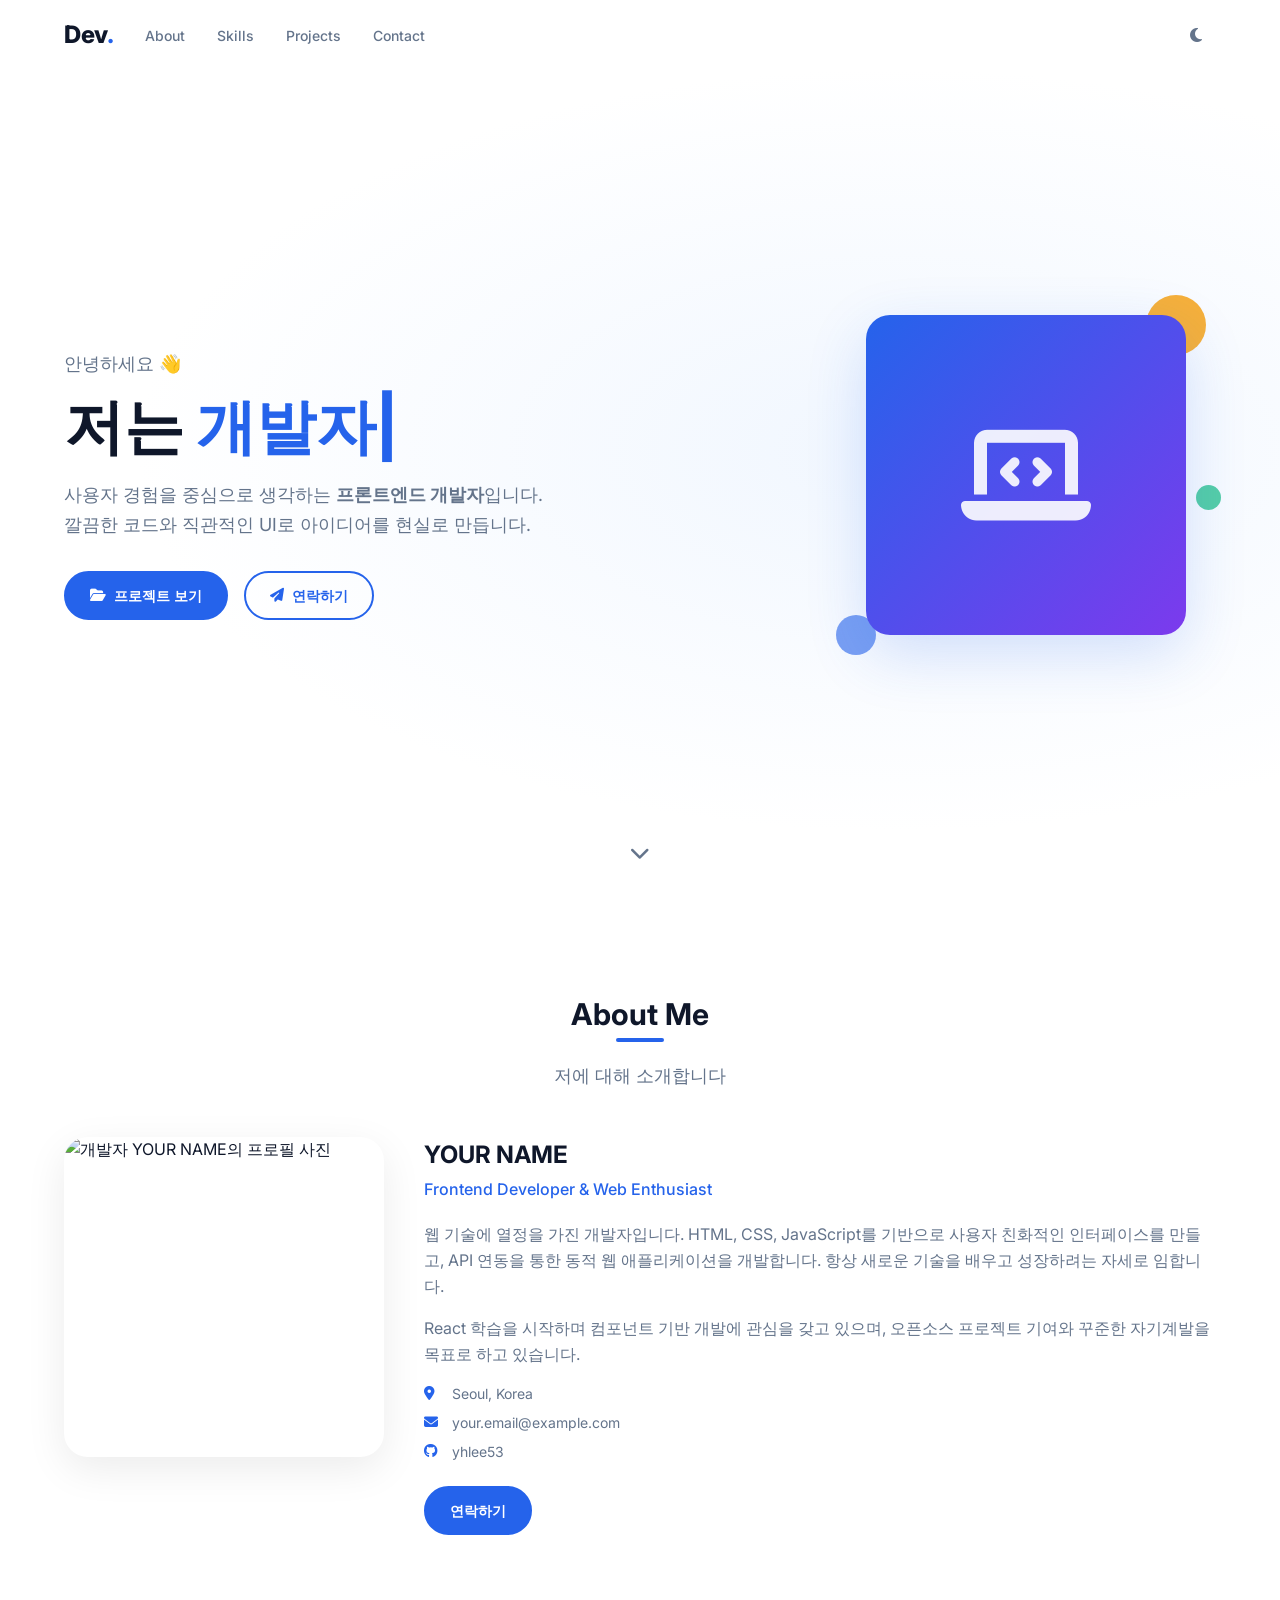
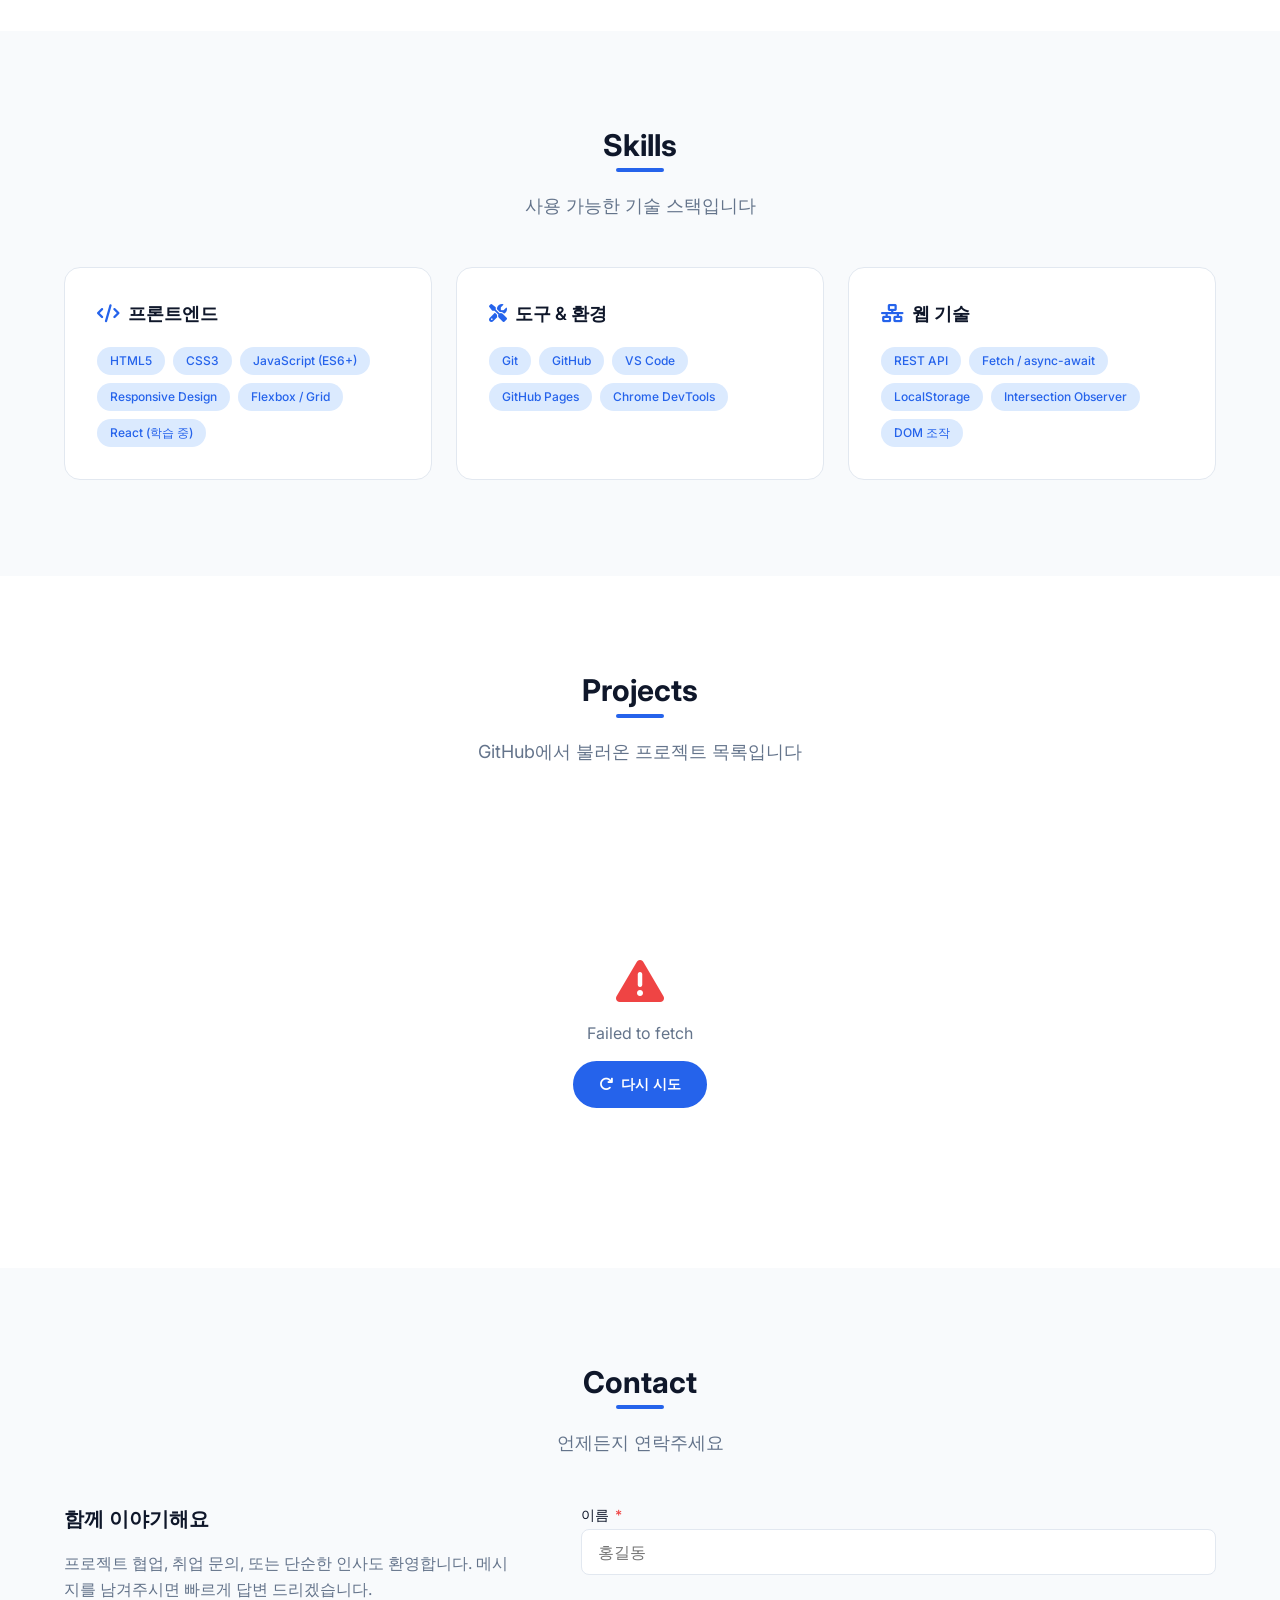
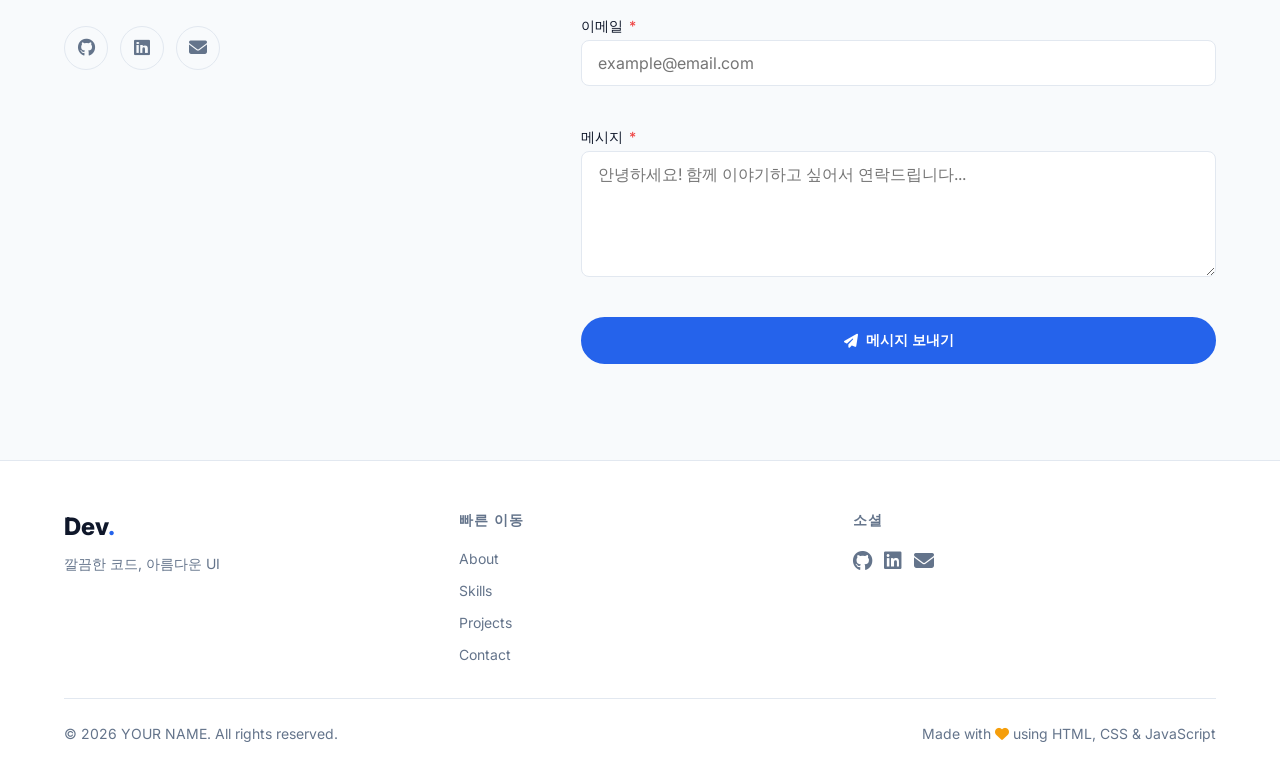
==== index.html @ 66fefdbe "first commit" ====
<!DOCTYPE html>
<html lang="ko" data-theme="light">
<head>
  <meta charset="UTF-8" />
  <meta name="viewport" content="width=device-width, initial-scale=1.0" />
  <title>포트폴리오 | YOUR NAME</title>
  <meta name="description" content="풀스택 개발자 포트폴리오 - 사용자 경험을 중심으로 생각하는 프론트엔드 개발자" />

  <!-- Google Fonts -->
  <link rel="preconnect" href="https://fonts.googleapis.com" />
  <link rel="preconnect" href="https://fonts.gstatic.com" crossorigin />
  <link href="https://fonts.googleapis.com/css2?family=Inter:wght@300;400;500;600;700;800&display=swap" rel="stylesheet" />

  <!-- Font Awesome -->
  <link rel="stylesheet" href="https://cdnjs.cloudflare.com/ajax/libs/font-awesome/6.5.0/css/all.min.css" />

  <!-- Stylesheet -->
  <link rel="stylesheet" href="css/style.css" />

  <!-- JavaScript (defer: DOM 파싱 완료 후 실행) -->
  <script src="js/main.js" defer></script>
</head>
<body>

  <!-- ==================== HEADER ==================== -->
  <header id="header" class="header">
    <nav class="nav container">

      <!-- 로고 -->
      <a href="#hero" class="nav__logo" aria-label="홈으로 이동">
        Dev<span class="nav__logo-accent">.</span>
      </a>

      <!-- 네비게이션 메뉴 -->
      <ul class="nav__menu" id="navMenu" role="list">
        <li><a href="#about"    class="nav__link">About</a></li>
        <li><a href="#skills"   class="nav__link">Skills</a></li>
        <li><a href="#projects" class="nav__link">Projects</a></li>
        <li><a href="#contact"  class="nav__link">Contact</a></li>
      </ul>

      <!-- 우측 액션 버튼 -->
      <div class="nav__actions">
        <button class="nav__theme-btn" id="themeToggle" aria-label="다크 모드 전환">
          <i class="fas fa-moon" id="themeIcon" aria-hidden="true"></i>
        </button>
        <button class="nav__hamburger" id="hamburger" aria-label="메뉴 열기" aria-expanded="false" aria-controls="navMenu">
          <span class="hamburger__line"></span>
          <span class="hamburger__line"></span>
          <span class="hamburger__line"></span>
        </button>
      </div>
    </nav>
  </header>

  <!-- ==================== MAIN ==================== -->
  <main>

    <!-- HERO -->
    <section id="hero" class="hero">
      <div class="hero__container container">
        <div class="hero__content">
          <p class="hero__greeting">안녕하세요 👋</p>
          <h1 class="hero__title">
            저는 <span class="hero__highlight" id="typingText"></span><span class="hero__cursor" aria-hidden="true">|</span>
          </h1>
          <p class="hero__subtitle">
            사용자 경험을 중심으로 생각하는 <strong>프론트엔드 개발자</strong>입니다.<br />
            깔끔한 코드와 직관적인 UI로 아이디어를 현실로 만듭니다.
          </p>
          <div class="hero__cta" role="group" aria-label="주요 버튼">
            <a href="#projects" class="btn btn--primary">
              <i class="fas fa-folder-open" aria-hidden="true"></i> 프로젝트 보기
            </a>
            <a href="#contact" class="btn btn--outline">
              <i class="fas fa-paper-plane" aria-hidden="true"></i> 연락하기
            </a>
          </div>
        </div>

        <div class="hero__visual" aria-hidden="true">
          <div class="hero__avatar">
            <i class="fas fa-laptop-code hero__avatar-icon"></i>
          </div>
          <div class="hero__deco hero__deco--1"></div>
          <div class="hero__deco hero__deco--2"></div>
          <div class="hero__deco hero__deco--3"></div>
        </div>
      </div>

      <a href="#about" class="hero__scroll-hint" aria-label="다음 섹션으로 스크롤">
        <i class="fas fa-chevron-down" aria-hidden="true"></i>
      </a>
    </section>

    <!-- ABOUT -->
    <section id="about" class="about section">
      <div class="container">
        <header class="section__header fade-in">
          <h2 class="section__title">About Me</h2>
          <p class="section__subtitle">저에 대해 소개합니다</p>
        </header>

        <div class="about__content">
          <div class="about__img-wrap fade-in">
            <img
              src="images/profile.jpg"
              alt="개발자 YOUR NAME의 프로필 사진"
              class="about__img"
              id="profileImg"
            />
            <!-- 이미지 로드 실패 시 JS에서 이 요소를 표시 -->
            <div class="about__img-fallback hidden" id="profileFallback" aria-hidden="true">
              <i class="fas fa-user"></i>
            </div>
          </div>

          <div class="about__text fade-in">
            <h3 class="about__name">YOUR NAME</h3>
            <p class="about__role">Frontend Developer &amp; Web Enthusiast</p>
            <p class="about__bio">
              웹 기술에 열정을 가진 개발자입니다. HTML, CSS, JavaScript를 기반으로
              사용자 친화적인 인터페이스를 만들고, API 연동을 통한 동적 웹 애플리케이션을
              개발합니다. 항상 새로운 기술을 배우고 성장하려는 자세로 임합니다.
            </p>
            <p class="about__bio">
              React 학습을 시작하며 컴포넌트 기반 개발에 관심을 갖고 있으며,
              오픈소스 프로젝트 기여와 꾸준한 자기계발을 목표로 하고 있습니다.
            </p>

            <ul class="about__info" role="list">
              <li class="about__info-item">
                <i class="fas fa-map-marker-alt" aria-hidden="true"></i>
                <span>Seoul, Korea</span>
              </li>
              <li class="about__info-item">
                <i class="fas fa-envelope" aria-hidden="true"></i>
                <span>your.email@example.com</span>
              </li>
              <li class="about__info-item">
                <i class="fab fa-github" aria-hidden="true"></i>
                <span>yhlee53</span>
              </li>
            </ul>

            <a href="#contact" class="btn btn--primary">연락하기</a>
          </div>
        </div>
      </div>
    </section>

    <!-- SKILLS -->
    <section id="skills" class="skills section section--alt">
      <div class="container">
        <header class="section__header fade-in">
          <h2 class="section__title">Skills</h2>
          <p class="section__subtitle">사용 가능한 기술 스택입니다</p>
        </header>

        <div class="skills__grid">
          <article class="skill-card fade-in">
            <h3 class="skill-card__title">
              <i class="fas fa-code" aria-hidden="true"></i> 프론트엔드
            </h3>
            <ul class="skill-list" role="list">
              <li class="skill-tag">HTML5</li>
              <li class="skill-tag">CSS3</li>
              <li class="skill-tag">JavaScript (ES6+)</li>
              <li class="skill-tag">Responsive Design</li>
              <li class="skill-tag">Flexbox / Grid</li>
              <li class="skill-tag">React (학습 중)</li>
            </ul>
          </article>

          <article class="skill-card fade-in">
            <h3 class="skill-card__title">
              <i class="fas fa-tools" aria-hidden="true"></i> 도구 &amp; 환경
            </h3>
            <ul class="skill-list" role="list">
              <li class="skill-tag">Git</li>
              <li class="skill-tag">GitHub</li>
              <li class="skill-tag">VS Code</li>
              <li class="skill-tag">GitHub Pages</li>
              <li class="skill-tag">Chrome DevTools</li>
            </ul>
          </article>

          <article class="skill-card fade-in">
            <h3 class="skill-card__title">
              <i class="fas fa-network-wired" aria-hidden="true"></i> 웹 기술
            </h3>
            <ul class="skill-list" role="list">
              <li class="skill-tag">REST API</li>
              <li class="skill-tag">Fetch / async-await</li>
              <li class="skill-tag">LocalStorage</li>
              <li class="skill-tag">Intersection Observer</li>
              <li class="skill-tag">DOM 조작</li>
            </ul>
          </article>
        </div>
      </div>
    </section>

    <!-- PROJECTS -->
    <section id="projects" class="projects section">
      <div class="container">
        <header class="section__header fade-in">
          <h2 class="section__title">Projects</h2>
          <p class="section__subtitle">GitHub에서 불러온 프로젝트 목록입니다</p>
        </header>

        <!-- 언어 필터 버튼 (JS로 동적 생성) -->
        <div class="projects__filters fade-in" id="projectFilters" role="group" aria-label="언어 필터"></div>

        <!-- 상태별 UI -->
        <div id="projectsContainer">

          <!-- 로딩 상태 -->
          <div class="state-box" id="loadingState" aria-live="polite" aria-label="로딩 중">
            <div class="spinner" role="status"></div>
            <p>GitHub에서 프로젝트를 불러오는 중...</p>
          </div>

          <!-- 에러 상태 (숨김) -->
          <div class="state-box hidden" id="errorState" role="alert">
            <i class="fas fa-exclamation-triangle state-box__icon state-box__icon--error" aria-hidden="true"></i>
            <p id="errorMessage">프로젝트를 불러올 수 없습니다.</p>
            <button class="btn btn--primary" id="retryBtn">
              <i class="fas fa-redo" aria-hidden="true"></i> 다시 시도
            </button>
          </div>

          <!-- 빈 상태 (숨김) -->
          <div class="state-box hidden" id="emptyState">
            <i class="fas fa-folder-open state-box__icon" aria-hidden="true"></i>
            <p>표시할 프로젝트가 없습니다.</p>
          </div>

          <!-- 프로젝트 카드 그리드 (숨김, JS로 채움) -->
          <div class="projects__grid hidden" id="projectsGrid"></div>

        </div>
      </div>
    </section>

    <!-- CONTACT -->
    <section id="contact" class="contact section section--alt">
      <div class="container">
        <header class="section__header fade-in">
          <h2 class="section__title">Contact</h2>
          <p class="section__subtitle">언제든지 연락주세요</p>
        </header>

        <div class="contact__layout">

          <div class="contact__info fade-in">
            <h3 class="contact__info-title">함께 이야기해요</h3>
            <p class="contact__info-desc">
              프로젝트 협업, 취업 문의, 또는 단순한 인사도 환영합니다.
              메시지를 남겨주시면 빠르게 답변 드리겠습니다.
            </p>
            <div class="contact__socials" role="list">
              <a href="https://github.com/yhlee53" target="_blank" rel="noopener noreferrer"
                 class="social-btn" aria-label="GitHub 프로필 방문" role="listitem">
                <i class="fab fa-github" aria-hidden="true"></i>
              </a>
              <a href="https://linkedin.com" target="_blank" rel="noopener noreferrer"
                 class="social-btn" aria-label="LinkedIn 프로필 방문" role="listitem">
                <i class="fab fa-linkedin" aria-hidden="true"></i>
              </a>
              <a href="mailto:your.email@example.com"
                 class="social-btn" aria-label="이메일 보내기" role="listitem">
                <i class="fas fa-envelope" aria-hidden="true"></i>
              </a>
            </div>
          </div>

          <form class="contact__form fade-in" id="contactForm" novalidate>

            <div class="form-group">
              <label for="name" class="form-label">
                이름 <span class="required" aria-label="필수 항목">*</span>
              </label>
              <input
                type="text"
                id="name"
                name="name"
                class="form-input"
                placeholder="홍길동"
                autocomplete="name"
                aria-required="true"
                aria-describedby="nameError"
              />
              <span class="form-error" id="nameError" role="alert" aria-live="polite"></span>
            </div>

            <div class="form-group">
              <label for="email" class="form-label">
                이메일 <span class="required" aria-label="필수 항목">*</span>
              </label>
              <input
                type="email"
                id="email"
                name="email"
                class="form-input"
                placeholder="example@email.com"
                autocomplete="email"
                aria-required="true"
                aria-describedby="emailError"
              />
              <span class="form-error" id="emailError" role="alert" aria-live="polite"></span>
            </div>

            <div class="form-group">
              <label for="message" class="form-label">
                메시지 <span class="required" aria-label="필수 항목">*</span>
              </label>
              <textarea
                id="message"
                name="message"
                class="form-input form-textarea"
                placeholder="안녕하세요! 함께 이야기하고 싶어서 연락드립니다..."
                rows="5"
                aria-required="true"
                aria-describedby="messageError"
              ></textarea>
              <span class="form-error" id="messageError" role="alert" aria-live="polite"></span>
            </div>

            <button type="submit" class="btn btn--primary btn--full" id="submitBtn">
              <i class="fas fa-paper-plane" aria-hidden="true"></i>
              <span>메시지 보내기</span>
            </button>

            <!-- 전송 성공 메시지 (숨김) -->
            <div class="form-success hidden" id="formSuccess" role="status">
              <i class="fas fa-check-circle" aria-hidden="true"></i>
              <p>메시지가 성공적으로 전송되었습니다! 빠른 시간 내에 답변 드리겠습니다.</p>
            </div>

          </form>
        </div>
      </div>
    </section>

  </main>

  <!-- ==================== FOOTER ==================== -->
  <footer class="footer">
    <div class="container">
      <div class="footer__grid">

        <div class="footer__brand">
          <a href="#hero" class="footer__logo" aria-label="홈으로 이동">
            Dev<span class="nav__logo-accent">.</span>
          </a>
          <p class="footer__tagline">깔끔한 코드, 아름다운 UI</p>
        </div>

        <nav class="footer__nav" aria-label="푸터 내비게이션">
          <h4 class="footer__nav-title">빠른 이동</h4>
          <ul role="list">
            <li><a href="#about">About</a></li>
            <li><a href="#skills">Skills</a></li>
            <li><a href="#projects">Projects</a></li>
            <li><a href="#contact">Contact</a></li>
          </ul>
        </nav>

        <div class="footer__social">
          <h4 class="footer__nav-title">소셜</h4>
          <div class="footer__social-links" role="list">
            <a href="https://github.com/yhlee53" target="_blank" rel="noopener noreferrer"
               aria-label="GitHub" role="listitem">
              <i class="fab fa-github" aria-hidden="true"></i>
            </a>
            <a href="https://linkedin.com" target="_blank" rel="noopener noreferrer"
               aria-label="LinkedIn" role="listitem">
              <i class="fab fa-linkedin" aria-hidden="true"></i>
            </a>
            <a href="mailto:your.email@example.com" aria-label="이메일" role="listitem">
              <i class="fas fa-envelope" aria-hidden="true"></i>
            </a>
          </div>
        </div>

      </div>

      <div class="footer__bottom">
        <p>&copy; <span id="currentYear"></span> YOUR NAME. All rights reserved.</p>
        <p>Made with <i class="fas fa-heart footer__heart" aria-label="love"></i> using HTML, CSS &amp; JavaScript</p>
      </div>
    </div>
  </footer>

  <!-- 스크롤 상단 버튼 -->
  <button class="scroll-top hidden" id="scrollTop" aria-label="페이지 맨 위로 이동">
    <i class="fas fa-chevron-up" aria-hidden="true"></i>
  </button>

</body>
</html>
---- css/style.css ----
/* ============================================================
   CSS 변수 (라이트 테마 기본값 — 모바일 퍼스트)
   ============================================================ */
:root {
  /* 색상 */
  --color-primary:       #2563eb;
  --color-primary-dark:  #1d4ed8;
  --color-primary-light: #dbeafe;
  --color-accent:        #f59e0b;
  --color-bg:            #ffffff;
  --color-bg-alt:        #f8fafc;
  --color-surface:       #ffffff;
  --color-border:        #e2e8f0;
  --color-text:          #0f172a;
  --color-text-muted:    #64748b;
  --color-shadow:        rgba(0, 0, 0, 0.08);
  --color-shadow-hover:  rgba(37, 99, 235, 0.18);
  --color-success:       #10b981;
  --color-error:         #ef4444;
  --color-warning:       #f59e0b;

  /* 타이포그래피 */
  --font:          'Inter', -apple-system, BlinkMacSystemFont, sans-serif;
  --fs-xs:         0.75rem;
  --fs-sm:         0.875rem;
  --fs-base:       1rem;
  --fs-lg:         1.125rem;
  --fs-xl:         1.25rem;
  --fs-2xl:        1.5rem;
  --fs-3xl:        1.875rem;
  --fs-4xl:        2.25rem;
  --fs-5xl:        3rem;
  --fw-normal:     400;
  --fw-medium:     500;
  --fw-semibold:   600;
  --fw-bold:       700;
  --fw-extrabold:  800;
  --lh-tight:      1.25;
  --lh-normal:     1.5;
  --lh-relaxed:    1.625;

  /* 간격 */
  --sp-1:  0.25rem;
  --sp-2:  0.5rem;
  --sp-3:  0.75rem;
  --sp-4:  1rem;
  --sp-5:  1.25rem;
  --sp-6:  1.5rem;
  --sp-8:  2rem;
  --sp-10: 2.5rem;
  --sp-12: 3rem;
  --sp-16: 4rem;
  --sp-20: 5rem;
  --sp-24: 6rem;

  /* 보더 */
  --radius-sm:   0.25rem;
  --radius-md:   0.5rem;
  --radius-lg:   1rem;
  --radius-xl:   1.5rem;
  --radius-full: 9999px;

  /* 레이아웃 */
  --nav-height:       70px;
  --container-width:  1200px;
  --container-pad:    var(--sp-4);

  /* 트랜지션 */
  --tr-fast:   150ms ease;
  --tr-normal: 300ms ease;
  --tr-slow:   500ms ease;
}

/* ============================================================
   다크 테마
   ============================================================ */
[data-theme="dark"] {
  --color-bg:          #0f172a;
  --color-bg-alt:      #1e293b;
  --color-surface:     #1e293b;
  --color-border:      #334155;
  --color-text:        #f1f5f9;
  --color-text-muted:  #94a3b8;
  --color-shadow:      rgba(0, 0, 0, 0.35);
  --color-shadow-hover:rgba(37, 99, 235, 0.3);
  --color-primary-light: #1e3a8a;
}

/* ============================================================
   리셋 & 기본 스타일
   ============================================================ */
*, *::before, *::after {
  box-sizing: border-box;
  margin: 0;
  padding: 0;
}

html {
  scroll-behavior: smooth;
  font-size: 16px;
}

body {
  font-family: var(--font);
  font-size: var(--fs-base);
  line-height: var(--lh-normal);
  color: var(--color-text);
  background-color: var(--color-bg);
  transition: background-color var(--tr-normal), color var(--tr-normal);
  overflow-x: hidden;
}

ul { list-style: none; }

a {
  color: inherit;
  text-decoration: none;
  transition: color var(--tr-fast);
}

img { max-width: 100%; height: auto; display: block; }

button {
  cursor: pointer;
  border: none;
  background: none;
  font-family: inherit;
}

/* ============================================================
   유틸리티
   ============================================================ */
.hidden { display: none !important; }

.container {
  width: 100%;
  max-width: var(--container-width);
  margin-inline: auto;
  padding-inline: var(--container-pad);
}

/* 버튼 */
.btn {
  display: inline-flex;
  align-items: center;
  gap: var(--sp-2);
  padding: var(--sp-3) var(--sp-6);
  border-radius: var(--radius-full);
  font-size: var(--fs-sm);
  font-weight: var(--fw-semibold);
  transition: all var(--tr-normal);
  white-space: nowrap;
}

.btn--primary {
  background-color: var(--color-primary);
  color: #fff;
  border: 2px solid var(--color-primary);
}
.btn--primary:hover {
  background-color: var(--color-primary-dark);
  border-color: var(--color-primary-dark);
  transform: translateY(-2px);
  box-shadow: 0 6px 20px var(--color-shadow-hover);
}

.btn--outline {
  background-color: transparent;
  color: var(--color-primary);
  border: 2px solid var(--color-primary);
}
.btn--outline:hover {
  background-color: var(--color-primary);
  color: #fff;
  transform: translateY(-2px);
}

.btn--full { width: 100%; justify-content: center; }

/* 섹션 공통 */
.section {
  padding-block: var(--sp-16);
}
.section--alt {
  background-color: var(--color-bg-alt);
}

.section__header {
  text-align: center;
  margin-bottom: var(--sp-12);
}
.section__title {
  font-size: var(--fs-3xl);
  font-weight: var(--fw-bold);
  line-height: var(--lh-tight);
  margin-bottom: var(--sp-3);
  position: relative;
  display: inline-block;
}
.section__title::after {
  content: '';
  position: absolute;
  bottom: -8px;
  left: 50%;
  transform: translateX(-50%);
  width: 48px;
  height: 4px;
  background: var(--color-primary);
  border-radius: var(--radius-full);
}
.section__subtitle {
  color: var(--color-text-muted);
  font-size: var(--fs-lg);
  margin-top: var(--sp-4);
}

/* ============================================================
   스크롤 애니메이션
   ============================================================ */
.fade-in {
  opacity: 0;
  transform: translateY(30px);
  transition: opacity 0.6s ease, transform 0.6s ease;
}
.fade-in.visible {
  opacity: 1;
  transform: translateY(0);
}

/* ============================================================
   헤더 & 네비게이션
   ============================================================ */
.header {
  position: fixed;
  top: 0;
  left: 0;
  right: 0;
  z-index: 1000;
  height: var(--nav-height);
  transition: background-color var(--tr-normal), box-shadow var(--tr-normal);
}
.header.scrolled {
  background-color: var(--color-surface);
  box-shadow: 0 2px 20px var(--color-shadow);
}

.nav {
  height: 100%;
  display: flex;
  align-items: center;
  justify-content: space-between;
  gap: var(--sp-8);
}

.nav__logo {
  font-size: var(--fs-2xl);
  font-weight: var(--fw-extrabold);
  color: var(--color-text);
  letter-spacing: -0.5px;
  flex-shrink: 0;
}
.nav__logo-accent { color: var(--color-primary); }

/* 데스크톱 메뉴 (모바일에선 숨김) */
.nav__menu {
  display: none;
  list-style: none;
  gap: var(--sp-8);
}
.nav__link {
  font-size: var(--fs-sm);
  font-weight: var(--fw-medium);
  color: var(--color-text-muted);
  transition: color var(--tr-fast);
  position: relative;
  padding-bottom: var(--sp-1);
}
.nav__link::after {
  content: '';
  position: absolute;
  bottom: 0;
  left: 0;
  width: 0;
  height: 2px;
  background: var(--color-primary);
  border-radius: var(--radius-full);
  transition: width var(--tr-normal);
}
.nav__link:hover,
.nav__link.active {
  color: var(--color-primary);
}
.nav__link:hover::after,
.nav__link.active::after {
  width: 100%;
}

.nav__actions {
  display: flex;
  align-items: center;
  gap: var(--sp-2);
  margin-left: auto;
}

/* 테마 토글 버튼 */
.nav__theme-btn {
  width: 40px;
  height: 40px;
  border-radius: var(--radius-full);
  display: flex;
  align-items: center;
  justify-content: center;
  font-size: var(--fs-base);
  color: var(--color-text-muted);
  transition: background-color var(--tr-fast), color var(--tr-fast);
}
.nav__theme-btn:hover {
  background-color: var(--color-bg-alt);
  color: var(--color-primary);
}

/* 햄버거 버튼 */
.nav__hamburger {
  display: flex;
  flex-direction: column;
  justify-content: center;
  gap: 5px;
  width: 40px;
  height: 40px;
  padding: var(--sp-2);
  border-radius: var(--radius-md);
  transition: background-color var(--tr-fast);
}
.nav__hamburger:hover { background-color: var(--color-bg-alt); }

.hamburger__line {
  display: block;
  width: 22px;
  height: 2px;
  background-color: var(--color-text);
  border-radius: var(--radius-full);
  transition: transform var(--tr-normal), opacity var(--tr-normal);
}

/* 햄버거 → X 변환 */
.nav__hamburger.active .hamburger__line:nth-child(1) {
  transform: translateY(7px) rotate(45deg);
}
.nav__hamburger.active .hamburger__line:nth-child(2) {
  opacity: 0;
  transform: scaleX(0);
}
.nav__hamburger.active .hamburger__line:nth-child(3) {
  transform: translateY(-7px) rotate(-45deg);
}

/* ============================================================
   모바일 메뉴 오버레이
   ============================================================ */
.nav__menu.open {
  display: flex;
  flex-direction: column;
  align-items: center;
  position: fixed;
  inset: var(--nav-height) 0 0 0;
  background-color: var(--color-surface);
  padding: var(--sp-8) var(--sp-6);
  gap: var(--sp-6);
  animation: slideDown 0.3s ease;
  z-index: 999;
}
@keyframes slideDown {
  from { opacity: 0; transform: translateY(-10px); }
  to   { opacity: 1; transform: translateY(0); }
}

/* ============================================================
   Hero 섹션
   ============================================================ */
.hero {
  min-height: 100vh;
  display: flex;
  align-items: center;
  padding-top: var(--nav-height);
  position: relative;
  overflow: hidden;
}
.hero::before {
  content: '';
  position: absolute;
  inset: 0;
  background: radial-gradient(ellipse at 70% 50%, var(--color-primary-light) 0%, transparent 60%);
  pointer-events: none;
  opacity: 0.4;
}

.hero__container {
  display: flex;
  flex-direction: column;
  gap: var(--sp-10);
  padding-block: var(--sp-12);
  position: relative;
  z-index: 1;
}

.hero__content { flex: 1; }

.hero__greeting {
  font-size: var(--fs-lg);
  color: var(--color-text-muted);
  margin-bottom: var(--sp-3);
}

.hero__title {
  font-size: var(--fs-4xl);
  font-weight: var(--fw-extrabold);
  line-height: var(--lh-tight);
  margin-bottom: var(--sp-4);
  color: var(--color-text);
}
.hero__highlight { color: var(--color-primary); }
.hero__cursor {
  display: inline-block;
  color: var(--color-primary);
  animation: blink 1s step-end infinite;
}
@keyframes blink {
  0%, 100% { opacity: 1; }
  50%       { opacity: 0; }
}

.hero__subtitle {
  font-size: var(--fs-lg);
  color: var(--color-text-muted);
  line-height: var(--lh-relaxed);
  margin-bottom: var(--sp-8);
  max-width: 540px;
}

.hero__cta {
  display: flex;
  flex-wrap: wrap;
  gap: var(--sp-4);
}

/* Hero 시각 요소 */
.hero__visual {
  position: relative;
  width: 260px;
  height: 260px;
  margin-inline: auto;
  flex-shrink: 0;
}

.hero__avatar {
  width: 220px;
  height: 220px;
  background: linear-gradient(135deg, var(--color-primary), #7c3aed);
  border-radius: var(--radius-xl);
  display: flex;
  align-items: center;
  justify-content: center;
  position: relative;
  z-index: 1;
  box-shadow: 0 20px 60px var(--color-shadow-hover);
  margin: 20px auto 0;
}
.hero__avatar-icon {
  font-size: 4.5rem;
  color: #fff;
  opacity: 0.9;
}

.hero__deco {
  position: absolute;
  border-radius: var(--radius-full);
  animation: float 4s ease-in-out infinite;
}
.hero__deco--1 {
  width: 60px; height: 60px;
  background: var(--color-accent);
  top: 0; right: 10px;
  animation-delay: 0s;
  opacity: 0.8;
}
.hero__deco--2 {
  width: 40px; height: 40px;
  background: var(--color-primary);
  bottom: 20px; left: 0;
  animation-delay: 1.5s;
  opacity: 0.6;
}
.hero__deco--3 {
  width: 25px; height: 25px;
  background: #10b981;
  top: 50%; right: -5px;
  animation-delay: 0.8s;
  opacity: 0.7;
}
@keyframes float {
  0%, 100% { transform: translateY(0) rotate(0deg); }
  50%       { transform: translateY(-12px) rotate(5deg); }
}

.hero__scroll-hint {
  position: absolute;
  bottom: var(--sp-8);
  left: 50%;
  transform: translateX(-50%);
  font-size: var(--fs-xl);
  color: var(--color-text-muted);
  animation: bounce 2s ease-in-out infinite;
}
@keyframes bounce {
  0%, 100% { transform: translateX(-50%) translateY(0); }
  50%       { transform: translateX(-50%) translateY(8px); }
}

/* ============================================================
   About 섹션
   ============================================================ */
.about__content {
  display: flex;
  flex-direction: column;
  gap: var(--sp-10);
  align-items: center;
}

.about__img-wrap {
  position: relative;
  width: 240px;
  height: 240px;
  flex-shrink: 0;
}
.about__img {
  width: 100%;
  height: 100%;
  object-fit: cover;
  border-radius: var(--radius-xl);
  box-shadow: 0 12px 40px var(--color-shadow);
}
.about__img-fallback {
  width: 100%;
  height: 100%;
  border-radius: var(--radius-xl);
  background: linear-gradient(135deg, var(--color-primary-light), var(--color-primary));
  display: flex;
  align-items: center;
  justify-content: center;
  font-size: 5rem;
  color: var(--color-primary);
}
[data-theme="dark"] .about__img-fallback {
  color: #93c5fd;
}

.about__name {
  font-size: var(--fs-2xl);
  font-weight: var(--fw-bold);
  margin-bottom: var(--sp-1);
}
.about__role {
  color: var(--color-primary);
  font-weight: var(--fw-medium);
  margin-bottom: var(--sp-5);
}
.about__bio {
  color: var(--color-text-muted);
  line-height: var(--lh-relaxed);
  margin-bottom: var(--sp-4);
}

.about__info {
  display: flex;
  flex-direction: column;
  gap: var(--sp-2);
  margin-bottom: var(--sp-6);
}
.about__info-item {
  display: flex;
  align-items: center;
  gap: var(--sp-3);
  color: var(--color-text-muted);
  font-size: var(--fs-sm);
}
.about__info-item i { color: var(--color-primary); width: 16px; }

/* ============================================================
   Skills 섹션
   ============================================================ */
.skills__grid {
  display: grid;
  grid-template-columns: 1fr;
  gap: var(--sp-6);
}

.skill-card {
  background: var(--color-surface);
  border: 1px solid var(--color-border);
  border-radius: var(--radius-lg);
  padding: var(--sp-8);
  transition: transform var(--tr-normal), box-shadow var(--tr-normal);
}
.skill-card:hover {
  transform: translateY(-4px);
  box-shadow: 0 12px 32px var(--color-shadow);
}

.skill-card__title {
  font-size: var(--fs-lg);
  font-weight: var(--fw-semibold);
  margin-bottom: var(--sp-5);
  display: flex;
  align-items: center;
  gap: var(--sp-2);
  color: var(--color-text);
}
.skill-card__title i { color: var(--color-primary); }

.skill-list {
  display: flex;
  flex-wrap: wrap;
  gap: var(--sp-2);
}
.skill-tag {
  display: inline-flex;
  padding: var(--sp-1) var(--sp-3);
  background: var(--color-primary-light);
  color: var(--color-primary);
  border-radius: var(--radius-full);
  font-size: var(--fs-xs);
  font-weight: var(--fw-medium);
  border: 1px solid transparent;
  transition: all var(--tr-fast);
}
[data-theme="dark"] .skill-tag {
  background: rgba(37, 99, 235, 0.15);
  color: #93c5fd;
}
.skill-tag:hover {
  background: var(--color-primary);
  color: #fff;
}

/* ============================================================
   Projects 섹션
   ============================================================ */

/* 필터 버튼 영역 */
.projects__filters {
  display: flex;
  flex-wrap: wrap;
  gap: var(--sp-2);
  justify-content: center;
  margin-bottom: var(--sp-10);
  min-height: 40px;
}
.filter-btn {
  padding: var(--sp-2) var(--sp-4);
  border-radius: var(--radius-full);
  font-size: var(--fs-xs);
  font-weight: var(--fw-medium);
  border: 1.5px solid var(--color-border);
  color: var(--color-text-muted);
  background: var(--color-surface);
  transition: all var(--tr-fast);
}
.filter-btn:hover {
  border-color: var(--color-primary);
  color: var(--color-primary);
}
.filter-btn--active {
  background: var(--color-primary);
  border-color: var(--color-primary);
  color: #fff;
}

/* 상태 박스 (로딩 / 에러 / 빈 상태) */
.state-box {
  display: flex;
  flex-direction: column;
  align-items: center;
  gap: var(--sp-4);
  padding: var(--sp-16);
  text-align: center;
  color: var(--color-text-muted);
}
.state-box__icon {
  font-size: 3rem;
}
.state-box__icon--error { color: var(--color-error); }

/* 로딩 스피너 */
.spinner {
  width: 48px;
  height: 48px;
  border: 4px solid var(--color-border);
  border-top-color: var(--color-primary);
  border-radius: 50%;
  animation: spin 0.8s linear infinite;
}
@keyframes spin {
  to { transform: rotate(360deg); }
}

/* 프로젝트 카드 그리드 (Grid + auto-fit) */
.projects__grid {
  display: grid;
  grid-template-columns: repeat(auto-fit, minmax(280px, 1fr));
  gap: var(--sp-6);
}

/* 프로젝트 카드 */
.project-card {
  background: var(--color-surface);
  border: 1px solid var(--color-border);
  border-radius: var(--radius-lg);
  padding: var(--sp-6);
  display: flex;
  flex-direction: column;
  gap: var(--sp-3);
  transition: transform var(--tr-normal), box-shadow var(--tr-normal), border-color var(--tr-normal);
}
.project-card:hover {
  transform: translateY(-6px);
  box-shadow: 0 16px 40px var(--color-shadow);
  border-color: var(--color-primary);
}

.project-card__head {
  display: flex;
  align-items: center;
  justify-content: space-between;
}
.project-card__folder {
  font-size: var(--fs-2xl);
  color: var(--color-primary);
}
.project-card__links a {
  color: var(--color-text-muted);
  font-size: var(--fs-lg);
  transition: color var(--tr-fast);
}
.project-card__links a:hover { color: var(--color-primary); }

.project-card__name {
  font-size: var(--fs-base);
  font-weight: var(--fw-semibold);
  color: var(--color-text);
  line-height: var(--lh-tight);
}
.project-card__desc {
  font-size: var(--fs-sm);
  color: var(--color-text-muted);
  line-height: var(--lh-relaxed);
  flex: 1;
  display: -webkit-box;
  -webkit-line-clamp: 3;
  -webkit-box-orient: vertical;
  overflow: hidden;
}

.project-card__meta {
  display: flex;
  align-items: center;
  flex-wrap: wrap;
  gap: var(--sp-3);
  font-size: var(--fs-xs);
  color: var(--color-text-muted);
  padding-top: var(--sp-2);
  border-top: 1px solid var(--color-border);
}
.project-card__lang {
  display: flex;
  align-items: center;
  gap: var(--sp-1);
}
.lang-dot {
  width: 10px;
  height: 10px;
  border-radius: 50%;
  background: var(--color-text-muted);
  flex-shrink: 0;
}
/* 언어별 색상 */
.lang-dot--javascript { background: #f1e05a; }
.lang-dot--typescript { background: #3178c6; }
.lang-dot--python     { background: #3572a5; }
.lang-dot--java       { background: #b07219; }
.lang-dot--html       { background: #e34c26; }
.lang-dot--css        { background: #563d7c; }
.lang-dot--vue        { background: #41b883; }
.lang-dot--react      { background: #61dafb; }
.lang-dot--go         { background: #00add8; }
.lang-dot--rust       { background: #dea584; }
.lang-dot--c\+\+     { background: #f34b7d; }

.project-card__stat {
  display: flex;
  align-items: center;
  gap: var(--sp-1);
}

/* ============================================================
   Contact 섹션
   ============================================================ */
.contact__layout {
  display: flex;
  flex-direction: column;
  gap: var(--sp-10);
}

.contact__info-title {
  font-size: var(--fs-xl);
  font-weight: var(--fw-semibold);
  margin-bottom: var(--sp-4);
}
.contact__info-desc {
  color: var(--color-text-muted);
  line-height: var(--lh-relaxed);
  margin-bottom: var(--sp-6);
}
.contact__socials {
  display: flex;
  gap: var(--sp-3);
}
.social-btn {
  width: 44px;
  height: 44px;
  border-radius: var(--radius-full);
  border: 1.5px solid var(--color-border);
  display: flex;
  align-items: center;
  justify-content: center;
  font-size: var(--fs-lg);
  color: var(--color-text-muted);
  transition: all var(--tr-fast);
}
.social-btn:hover {
  background: var(--color-primary);
  border-color: var(--color-primary);
  color: #fff;
  transform: translateY(-3px);
}

/* 폼 */
.contact__form {
  display: flex;
  flex-direction: column;
  gap: var(--sp-5);
}

.form-group {
  display: flex;
  flex-direction: column;
  gap: var(--sp-1);
}
.form-label {
  font-size: var(--fs-sm);
  font-weight: var(--fw-medium);
  color: var(--color-text);
}
.required { color: var(--color-error); margin-left: 2px; }

.form-input {
  width: 100%;
  padding: var(--sp-3) var(--sp-4);
  border: 1.5px solid var(--color-border);
  border-radius: var(--radius-md);
  background: var(--color-bg);
  color: var(--color-text);
  font-family: var(--font);
  font-size: var(--fs-base);
  transition: border-color var(--tr-fast), box-shadow var(--tr-fast);
  outline: none;
}
.form-input:focus {
  border-color: var(--color-primary);
  box-shadow: 0 0 0 3px rgba(37, 99, 235, 0.12);
}
.form-input.error { border-color: var(--color-error); }
.form-input.success { border-color: var(--color-success); }

.form-textarea {
  resize: vertical;
  min-height: 120px;
}

.form-error {
  font-size: var(--fs-xs);
  color: var(--color-error);
  min-height: 16px;
  display: block;
}

/* 전송 성공 메시지 */
.form-success {
  display: flex;
  align-items: flex-start;
  gap: var(--sp-3);
  padding: var(--sp-4);
  background: rgba(16, 185, 129, 0.1);
  border: 1px solid var(--color-success);
  border-radius: var(--radius-md);
  color: var(--color-success);
}
.form-success i { font-size: var(--fs-xl); flex-shrink: 0; margin-top: 2px; }
.form-success p { font-size: var(--fs-sm); line-height: var(--lh-relaxed); }

/* ============================================================
   Footer
   ============================================================ */
.footer {
  background: var(--color-surface);
  border-top: 1px solid var(--color-border);
  padding-block: var(--sp-12) var(--sp-6);
}

.footer__grid {
  display: grid;
  grid-template-columns: 1fr;
  gap: var(--sp-8);
  margin-bottom: var(--sp-8);
}

.footer__logo {
  display: inline-block;
  font-size: var(--fs-2xl);
  font-weight: var(--fw-extrabold);
  color: var(--color-text);
  margin-bottom: var(--sp-2);
}
.footer__tagline {
  font-size: var(--fs-sm);
  color: var(--color-text-muted);
}

.footer__nav-title {
  font-size: var(--fs-sm);
  font-weight: var(--fw-semibold);
  text-transform: uppercase;
  letter-spacing: 0.08em;
  color: var(--color-text-muted);
  margin-bottom: var(--sp-4);
}
.footer__nav ul {
  display: flex;
  flex-direction: column;
  gap: var(--sp-2);
}
.footer__nav a {
  font-size: var(--fs-sm);
  color: var(--color-text-muted);
  transition: color var(--tr-fast);
}
.footer__nav a:hover { color: var(--color-primary); }

.footer__social-links {
  display: flex;
  gap: var(--sp-3);
}
.footer__social-links a {
  font-size: var(--fs-xl);
  color: var(--color-text-muted);
  transition: color var(--tr-fast), transform var(--tr-fast);
}
.footer__social-links a:hover {
  color: var(--color-primary);
  transform: translateY(-3px);
}

.footer__bottom {
  display: flex;
  flex-direction: column;
  gap: var(--sp-2);
  text-align: center;
  padding-top: var(--sp-6);
  border-top: 1px solid var(--color-border);
  font-size: var(--fs-sm);
  color: var(--color-text-muted);
}
.footer__heart { color: var(--color-accent); }

/* ============================================================
   스크롤 상단 버튼
   ============================================================ */
.scroll-top {
  position: fixed;
  bottom: var(--sp-8);
  right: var(--sp-6);
  width: 48px;
  height: 48px;
  background: var(--color-primary);
  color: #fff;
  border-radius: var(--radius-full);
  font-size: var(--fs-base);
  box-shadow: 0 4px 16px var(--color-shadow-hover);
  z-index: 900;
  display: flex;
  align-items: center;
  justify-content: center;
  transition: all var(--tr-normal);
  opacity: 0;
  transform: translateY(20px);
}
.scroll-top.visible {
  opacity: 1;
  transform: translateY(0);
  display: flex;
}
.scroll-top:hover {
  background: var(--color-primary-dark);
  transform: translateY(-3px);
  box-shadow: 0 8px 24px var(--color-shadow-hover);
}

/* ============================================================
   태블릿 (768px 이상)
   ============================================================ */
@media (min-width: 768px) {
  :root {
    --container-pad: var(--sp-8);
    --fs-5xl: 3.75rem;
  }

  /* 네비게이션: 햄버거 숨김, 메뉴 표시 */
  .nav__menu {
    display: flex;
    position: static;
    background: none;
    padding: 0;
    animation: none;
  }
  .nav__hamburger { display: none; }

  /* Hero */
  .hero__container {
    flex-direction: row;
    align-items: center;
    justify-content: space-between;
  }
  .hero__content { max-width: 520px; }
  .hero__title { font-size: var(--fs-4xl); }
  .hero__visual { width: 320px; height: 320px; margin: 0; }
  .hero__avatar { width: 280px; height: 280px; }
  .hero__avatar-icon { font-size: 5.5rem; }

  /* About */
  .about__content {
    flex-direction: row;
    align-items: flex-start;
  }
  .about__img-wrap { width: 280px; height: 280px; }

  /* Skills */
  .skills__grid {
    grid-template-columns: repeat(2, 1fr);
  }

  /* Footer */
  .footer__grid {
    grid-template-columns: 1fr 1fr 1fr;
  }
  .footer__bottom {
    flex-direction: row;
    justify-content: space-between;
  }
}

/* ============================================================
   데스크톱 (1024px 이상)
   ============================================================ */
@media (min-width: 1024px) {
  :root {
    --container-pad: var(--sp-6);
  }

  .section { padding-block: var(--sp-24); }

  /* Hero */
  .hero__title { font-size: var(--fs-5xl); }
  .hero__visual { width: 380px; height: 380px; }
  .hero__avatar { width: 320px; height: 320px; }
  .hero__avatar-icon { font-size: 6.5rem; }

  /* About */
  .about__img-wrap { width: 320px; height: 320px; }
  .about__text { flex: 1; }

  /* Skills */
  .skills__grid {
    grid-template-columns: repeat(3, 1fr);
  }

  /* Projects: 최소 300px 카드 */
  .projects__grid {
    grid-template-columns: repeat(auto-fit, minmax(300px, 1fr));
  }

  /* Contact */
  .contact__layout {
    flex-direction: row;
    gap: var(--sp-16);
  }
  .contact__info { flex: 1; }
  .contact__form { flex: 1.4; }
}
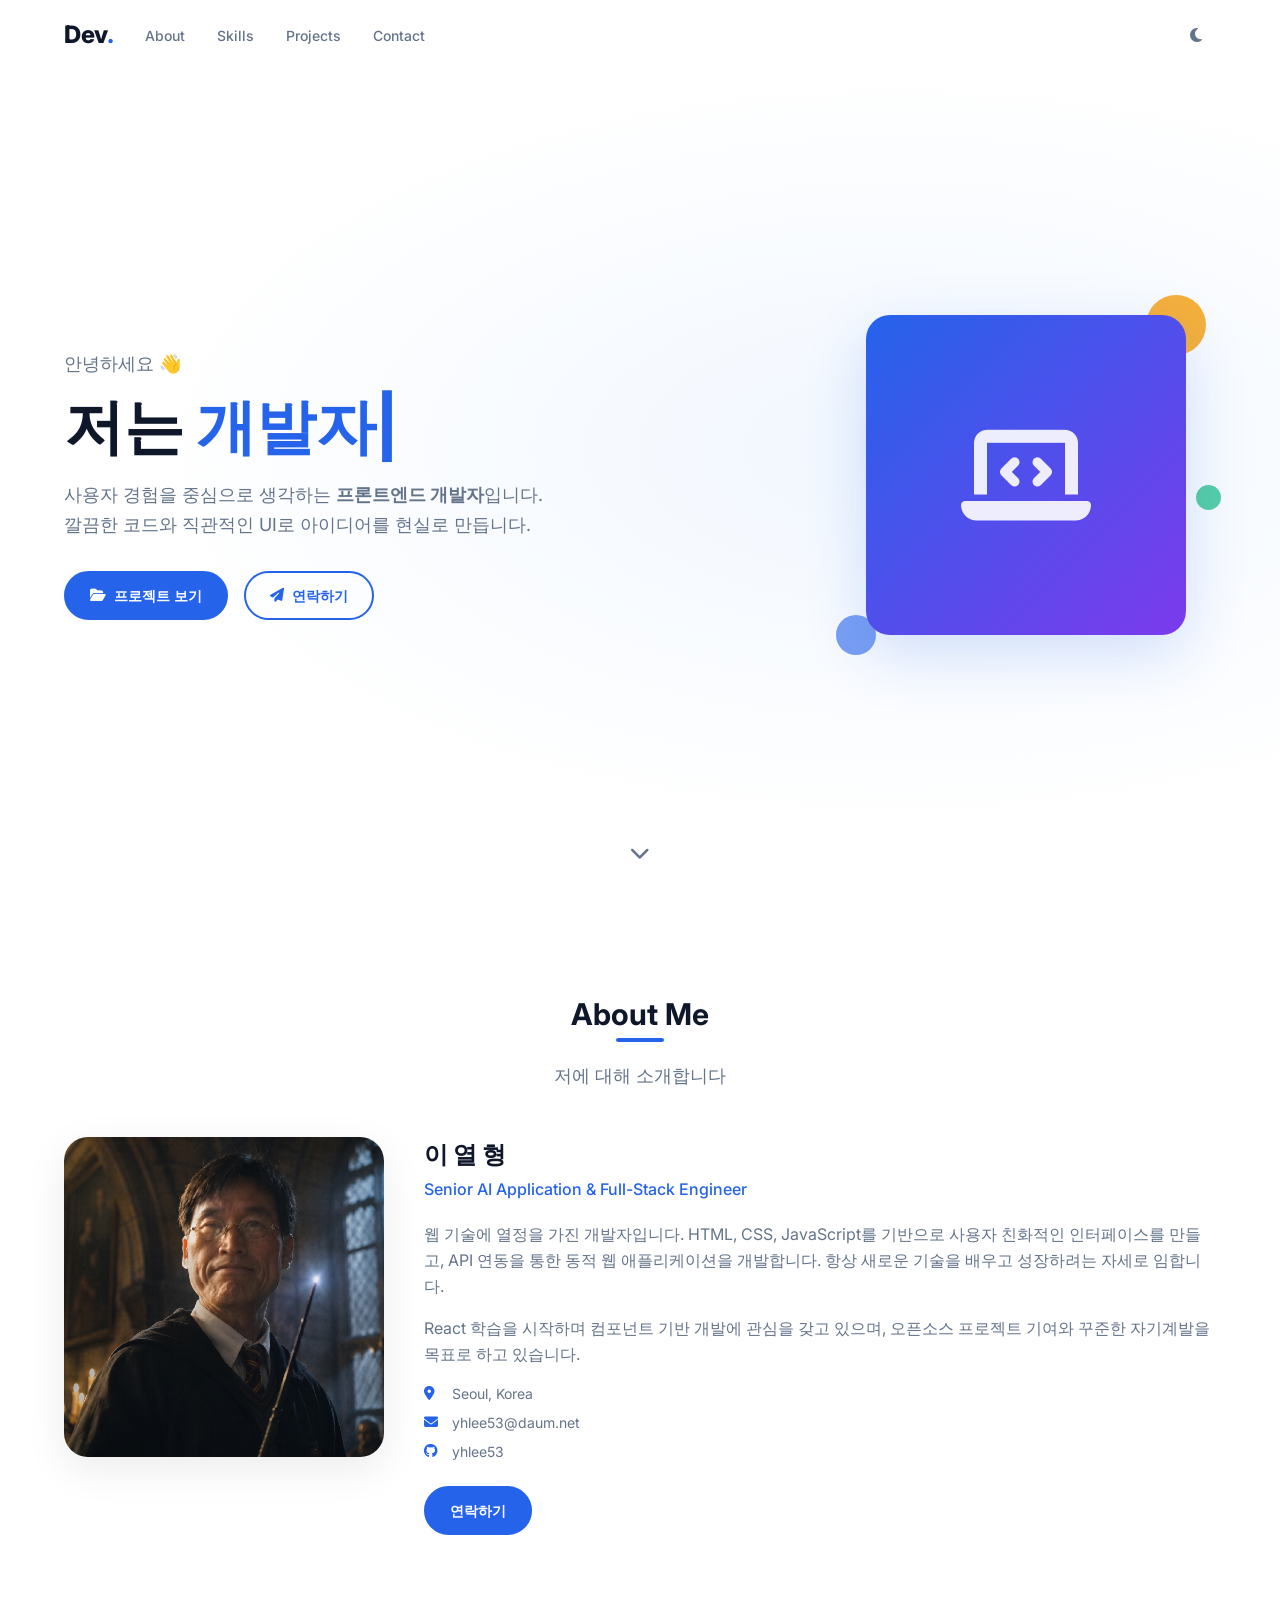
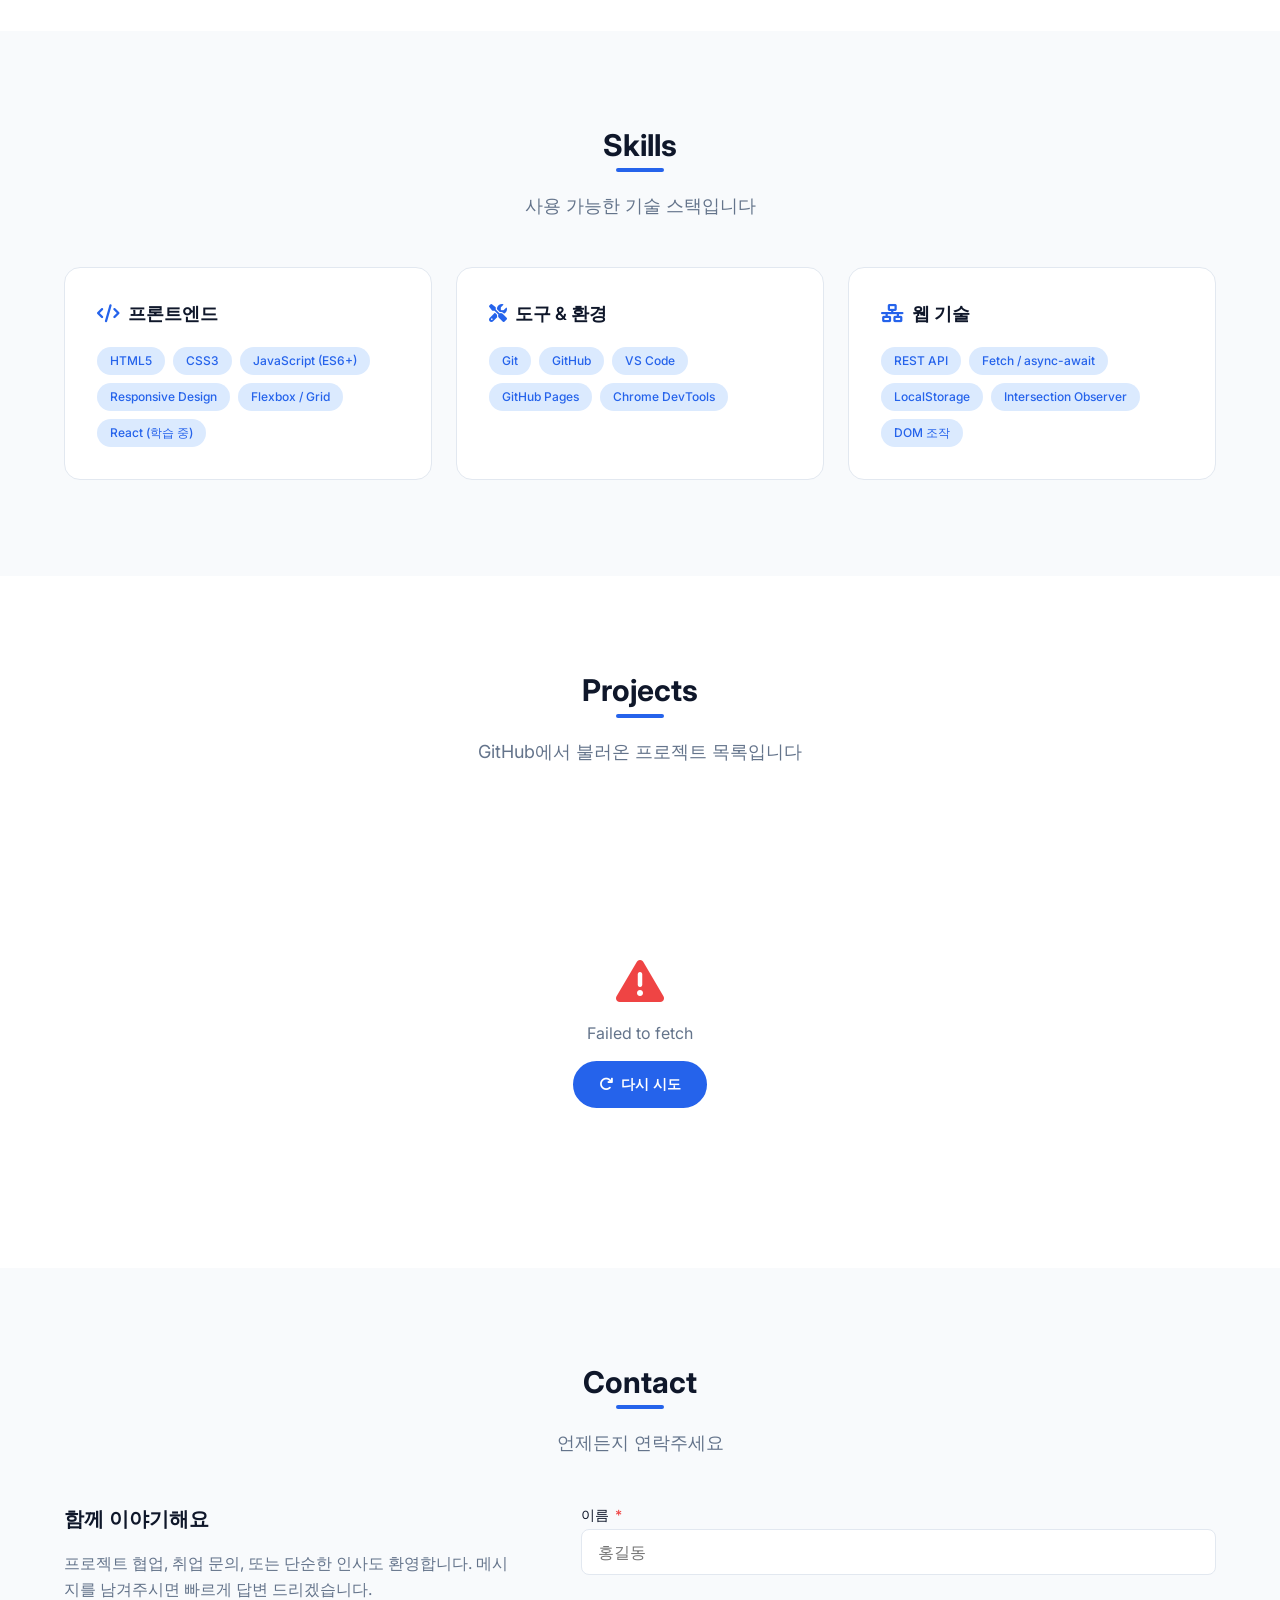
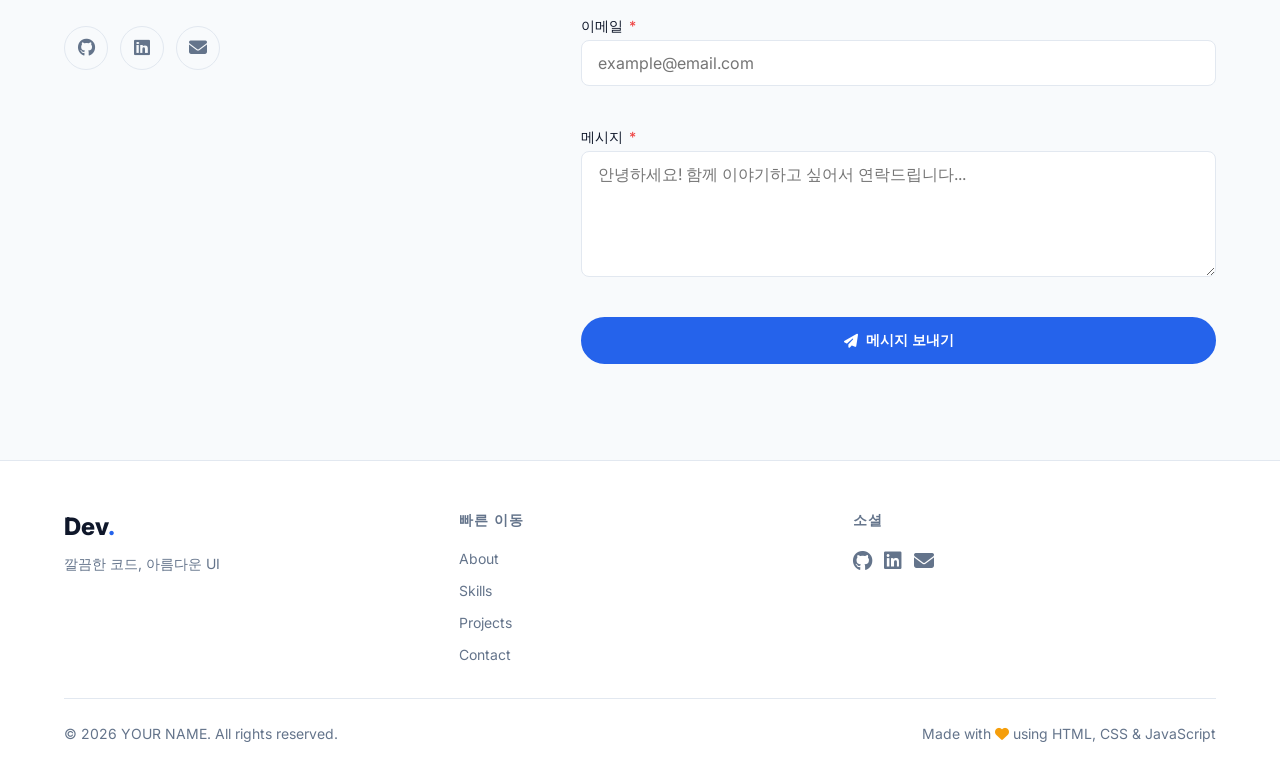
==== commit f8add9cb: "이메일수정" ====
--- a/index.html
+++ b/index.html
@@ -18,6 +18,8 @@
   <link rel="stylesheet" href="css/style.css" />
 
   <!-- JavaScript (defer: DOM 파싱 완료 후 실행) -->
+  <!-- EmailJS SDK (폼 전송을 위해 선택적으로 사용) -->
+  <script src="https://cdn.emailjs.com/sdk/3.2.0/email.min.js" defer></script>
   <script src="js/main.js" defer></script>
 </head>
 <body>
@@ -104,7 +106,7 @@
         <div class="about__content">
           <div class="about__img-wrap fade-in">
             <img
-              src="images/profile.jpg"
+              src="images/image_yhlee.png"
               alt="개발자 YOUR NAME의 프로필 사진"
               class="about__img"
               id="profileImg"
@@ -116,8 +118,8 @@
           </div>
 
           <div class="about__text fade-in">
-            <h3 class="about__name">YOUR NAME</h3>
-            <p class="about__role">Frontend Developer &amp; Web Enthusiast</p>
+            <h3 class="about__name">이 열 형</h3>
+            <p class="about__role">Senior AI Application &amp; Full-Stack Engineer</p>
             <p class="about__bio">
               웹 기술에 열정을 가진 개발자입니다. HTML, CSS, JavaScript를 기반으로
               사용자 친화적인 인터페이스를 만들고, API 연동을 통한 동적 웹 애플리케이션을
@@ -135,7 +137,7 @@
               </li>
               <li class="about__info-item">
                 <i class="fas fa-envelope" aria-hidden="true"></i>
-                <span>your.email@example.com</span>
+                <span>yhlee53@daum.net</span>
               </li>
               <li class="about__info-item">
                 <i class="fab fa-github" aria-hidden="true"></i>
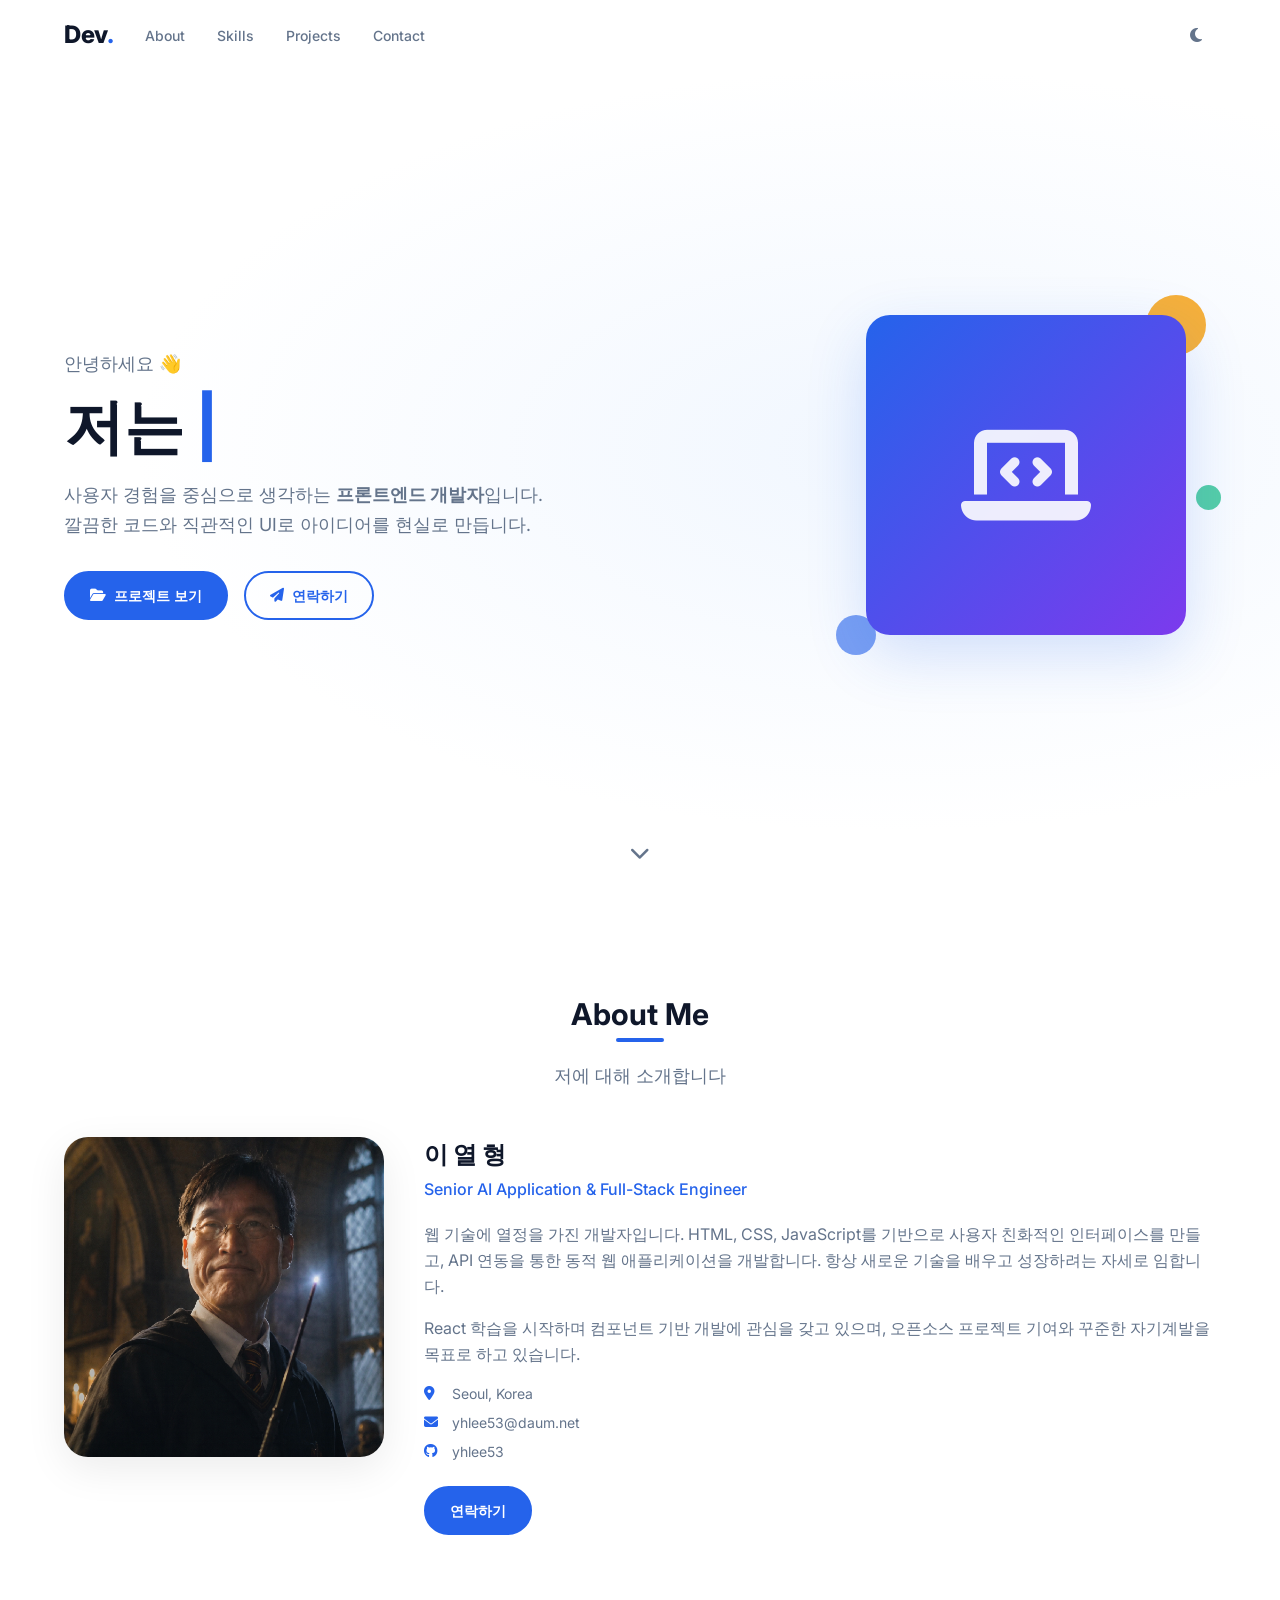
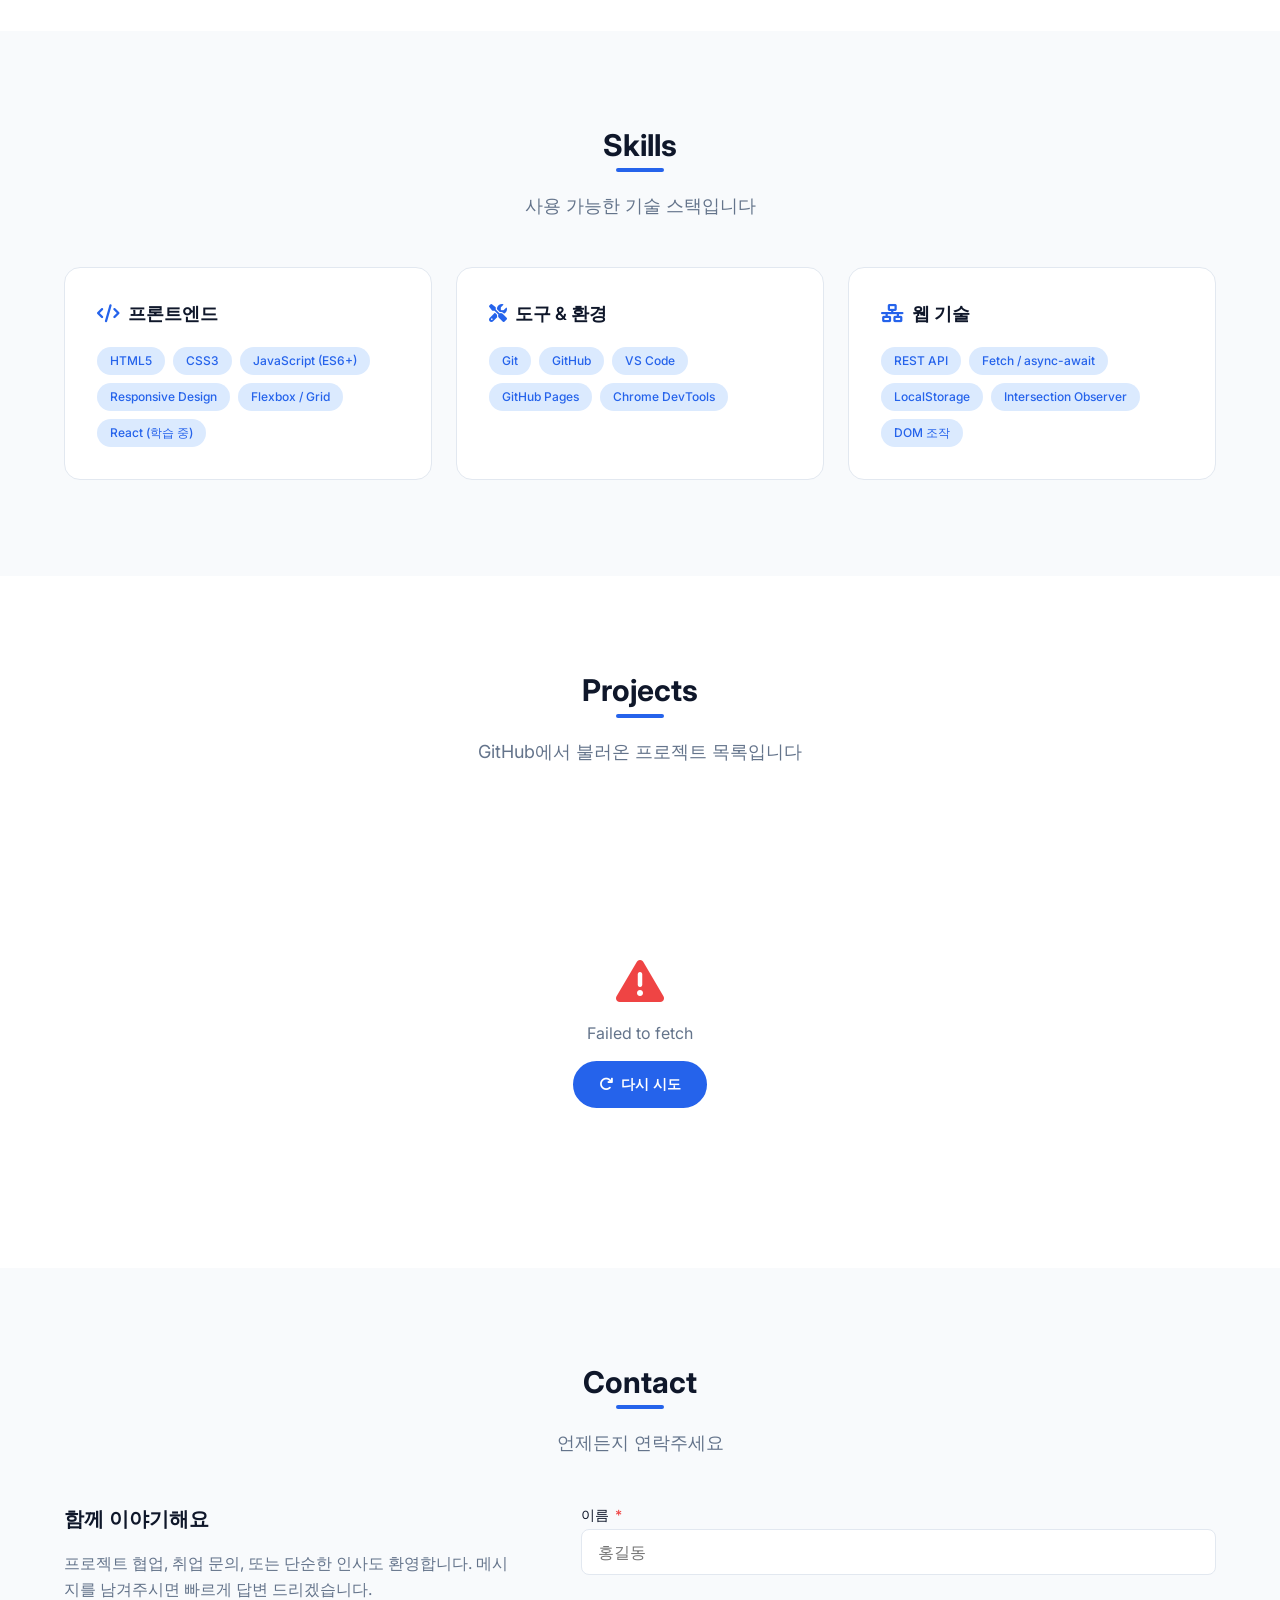
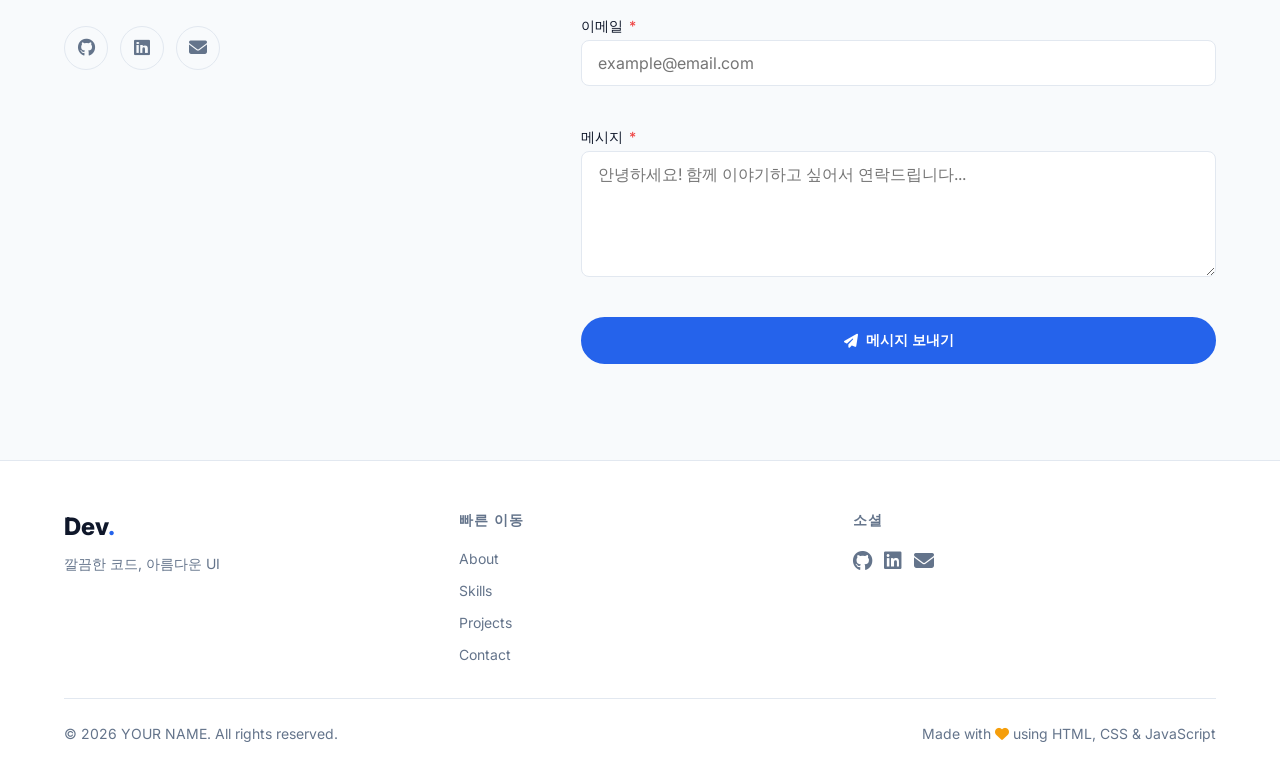
==== commit 6a87ec73: "email logic update" ====
--- a/index.html
+++ b/index.html
@@ -270,8 +270,7 @@
                  class="social-btn" aria-label="LinkedIn 프로필 방문" role="listitem">
                 <i class="fab fa-linkedin" aria-hidden="true"></i>
               </a>
-              <a href="mailto:your.email@example.com"
-                 class="social-btn" aria-label="이메일 보내기" role="listitem">
+              <a href="mailto:yhlee53@daum.net" class="social-btn" aria-label="이메일 보내기" role="listitem">
                 <i class="fas fa-envelope" aria-hidden="true"></i>
               </a>
             </div>
@@ -380,7 +379,7 @@
                aria-label="LinkedIn" role="listitem">
               <i class="fab fa-linkedin" aria-hidden="true"></i>
             </a>
-            <a href="mailto:your.email@example.com" aria-label="이메일" role="listitem">
+            <a href="mailto:yhlee53@daum.net" aria-label="이메일" role="listitem">
               <i class="fas fa-envelope" aria-hidden="true"></i>
             </a>
           </div>
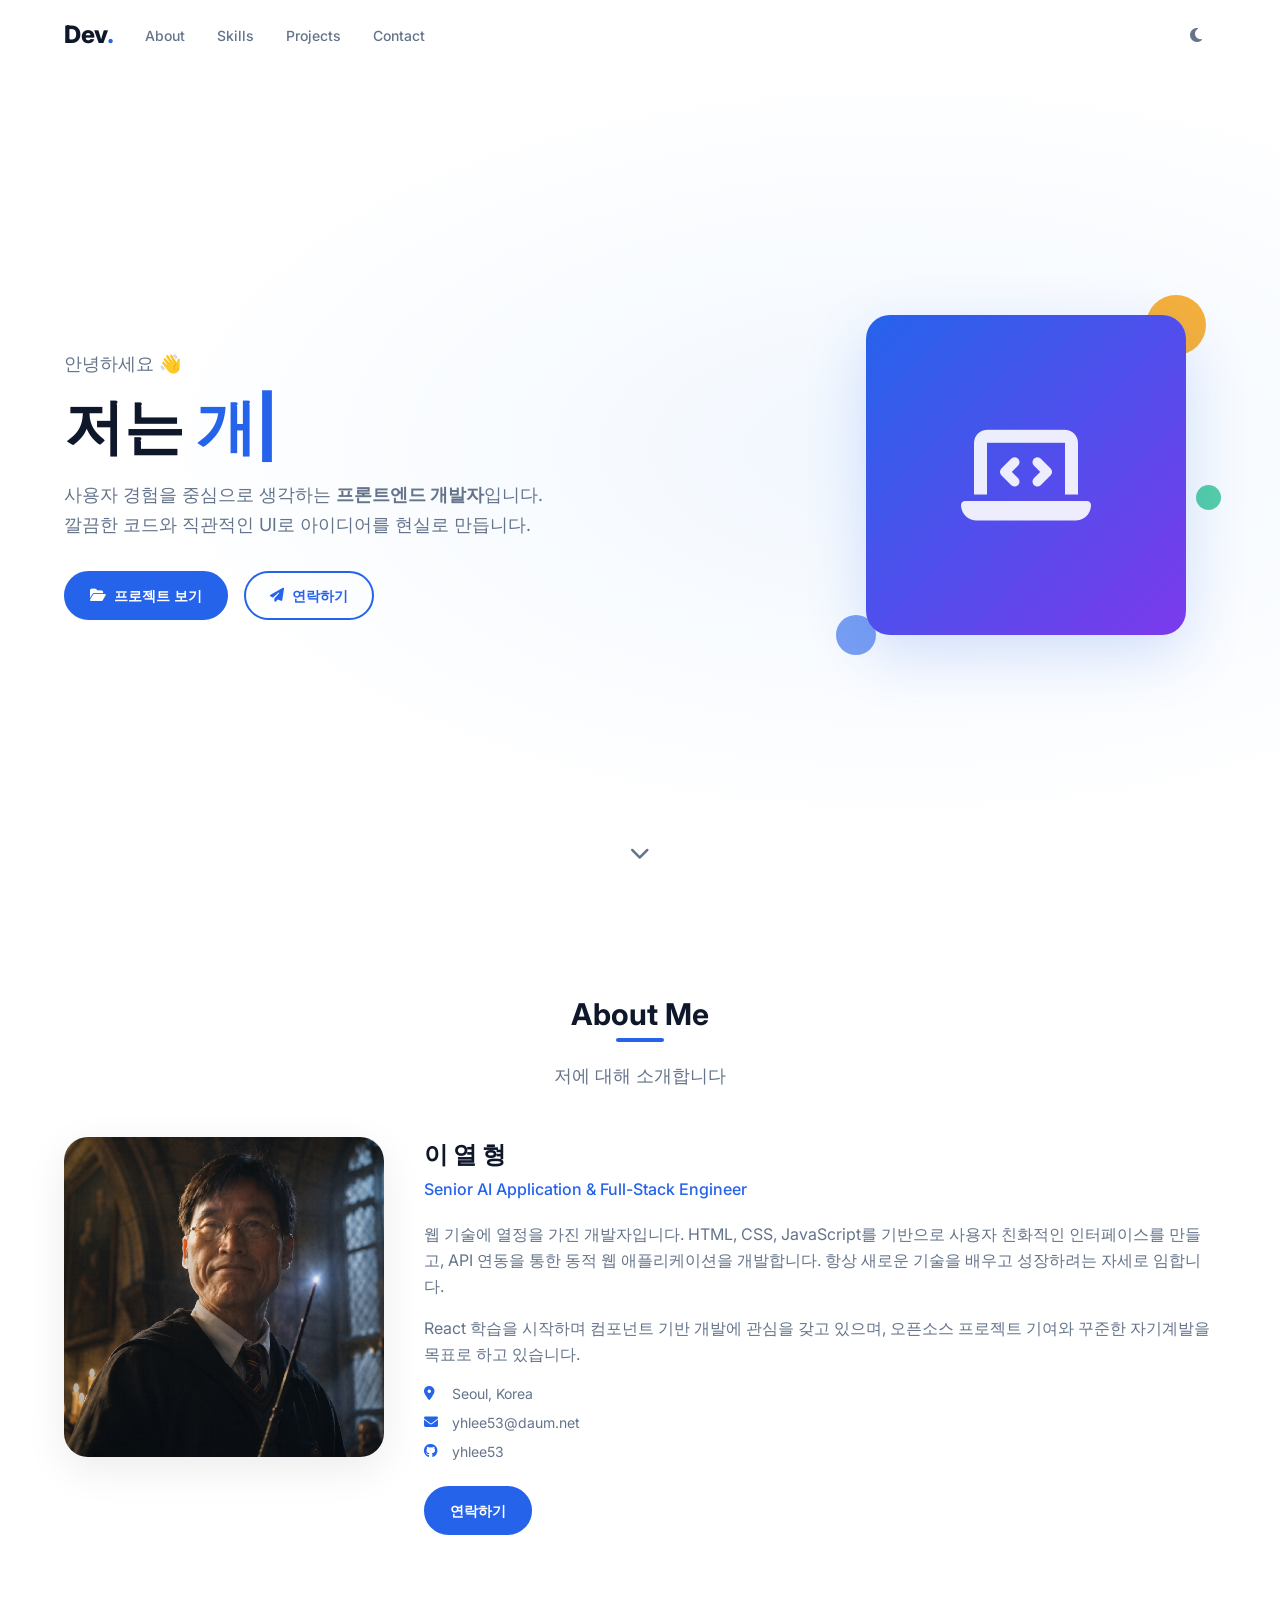
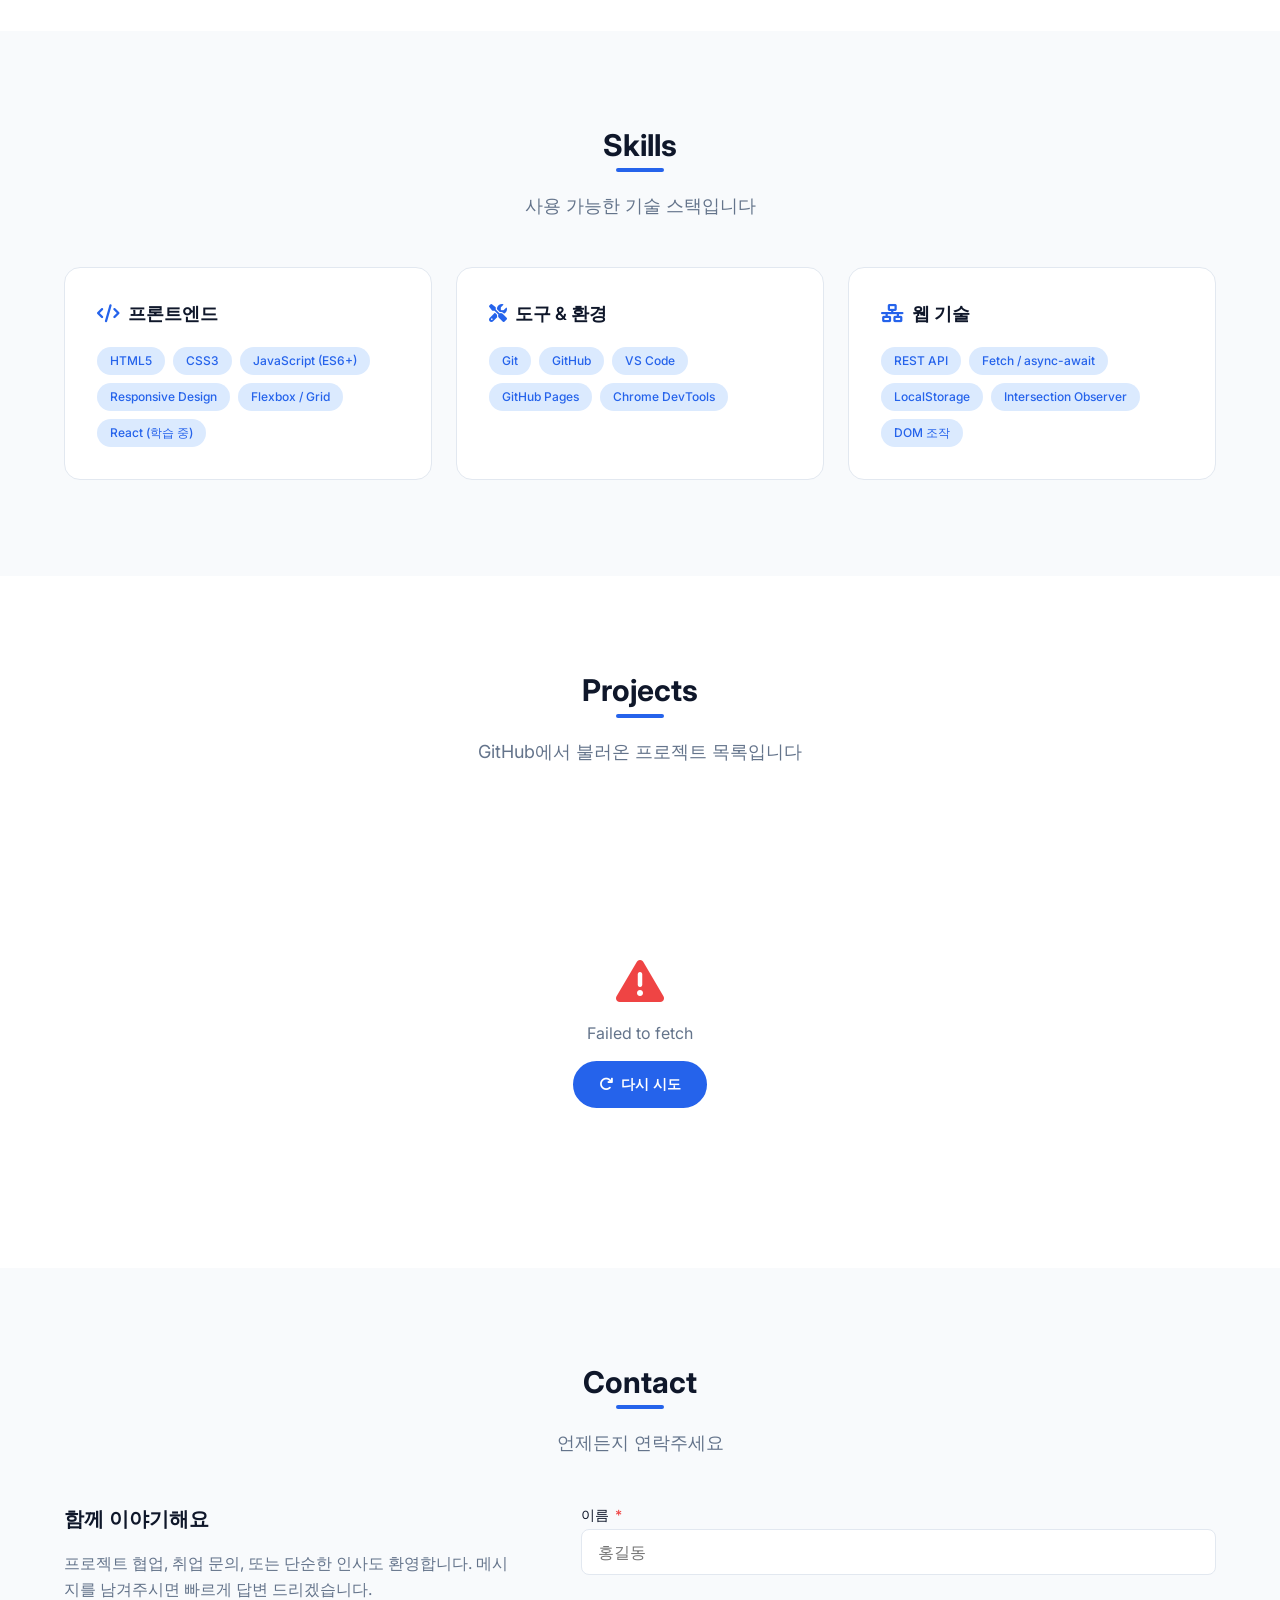
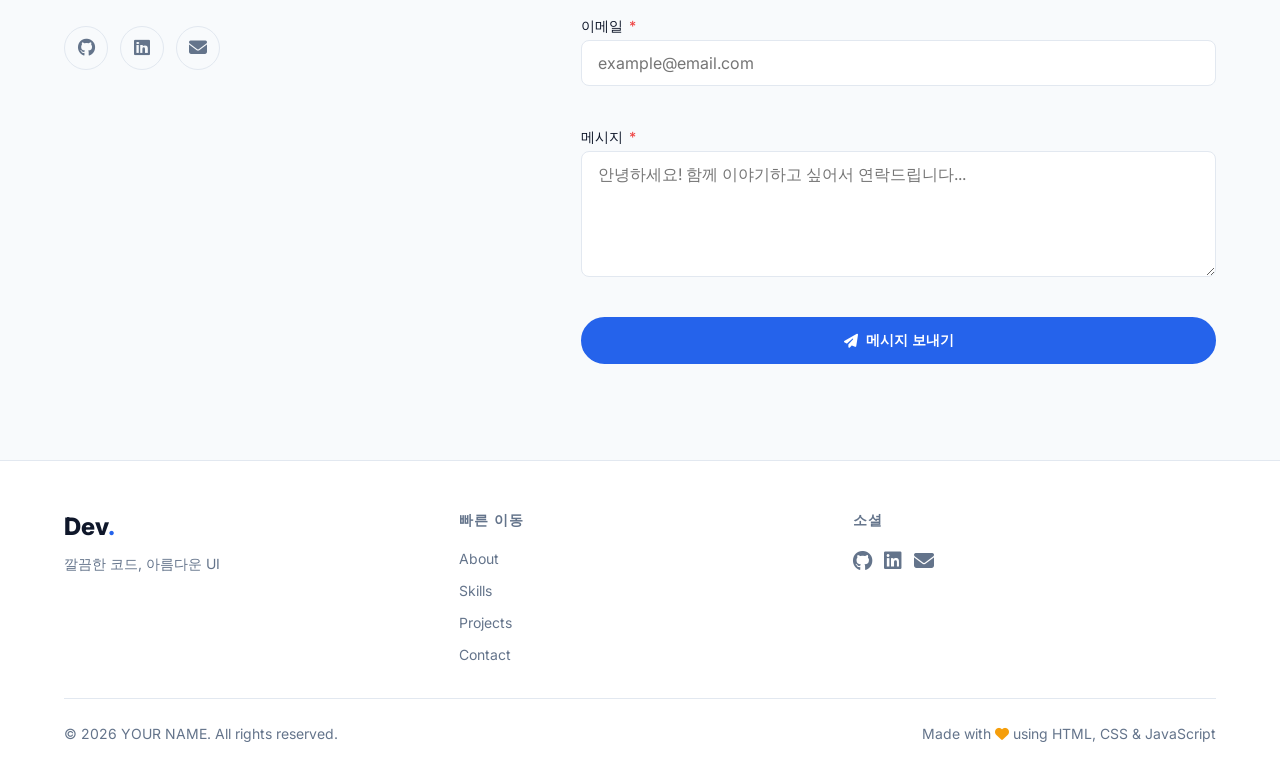
==== commit b70aed9b: "주석 추가" ====
--- a/index.html
+++ b/index.html
@@ -401,3 +401,75 @@
 
 </body>
 </html>
+
+<!--
+  전체 문서 구조 설명
+  이 파일은 포트폴리오 사이트의 전체 레이아웃을 구성하는 HTML 파일입니다.
+  각 섹션은 Hero(소개), About(자기소개), Skills(기술 스택), Projects(프로젝트), Contact(연락처), Footer(하단정보)로 나뉩니다.
+  브라우저가 이 파일을 읽으면 화면에 포트폴리오 페이지가 렌더링됩니다.
+-->
+
+<!--
+  HTML 문서의 시작.
+  lang="ko"는 한국어 문서임을 의미하고,
+  data-theme="light"는 초기 테마를 라이트 모드로 설정합니다.
+-->
+
+<!--
+  헤더 영역
+  화면 상단에 고정되어 있는 네비게이션 바입니다.
+  로고, 메뉴 링크, 다크모드 버튼, 모바일 햄버거 버튼이 포함됩니다.
+  사용자가 페이지를 스크롤해도 상단에 남아 있어 빠르게 다른 섹션으로 이동할 수 있습니다.
+-->
+
+<!--
+  메인 콘텐츠 영역
+  실제 화면에 보이는 주요 섹션들이 들어가는 곳입니다.
+  Hero, About, Skills, Projects, Contact 순서로 구성됩니다.
+-->
+
+<!--
+  Hero 섹션
+  첫 화면에서 사용자에게 가장 먼저 보이는 소개 영역입니다.
+  인사, 이름, 역할, CTA 버튼, 시각적인 아바타 이미지가 포함됩니다.
+  JS의 타이핑 효과는 이 영역의 텍스트에 적용됩니다.
+-->
+
+<!--
+  About 섹션
+  개발자 소개 영역입니다.
+  프로필 이미지, 한 줄 소개, 자기소개 문장, 개인정보(지역, 이메일, GitHub) 등을 보여줍니다.
+  사용자가 개발자의 기본 배경을 빠르게 이해할 수 있게 구성되어 있습니다.
+-->
+
+<!--
+  Skills 섹션
+  보유한 기술 스택을 카드 형태로 정리한 영역입니다.
+  프론트엔드, 도구 및 환경, 웹 기술 등으로 분류하여 보여줍니다.
+-->
+
+<!--
+  Projects 섹션
+  GitHub API를 통해 저장소 목록을 불러오는 영역입니다.
+  언어별 필터 버튼, 로딩 상태, 에러 상태, 프로젝트 카드 그리드가 배치됩니다.
+  JS가 동적으로 내용을 채워 화면에 표시합니다.
+-->
+
+<!--
+  Contact 섹션
+  연락을 위한 폼 영역입니다.
+  이름, 이메일, 메시지를 입력하고 전송하면 EmailJS 또는 mailto를 통해 메일 전송이 시도됩니다.
+  왼쪽에는 소셜 링크 버튼도 함께 구성되어 있습니다.
+-->
+
+<!--
+  푸터 영역
+  페이지 하단에 표시되는 정보 영역입니다.
+  로고, 빠른 이동 링크, 소셜 링크, 저작권 문구를 담고 있습니다.
+-->
+
+<!--
+  스크롤 상단 버튼
+  사용자가 페이지를 아래로 내리면 나타나고, 클릭 시 화면 최상단으로 이동합니다.
+  JS에서 .visible 클래스를 추가해 보이게 하고 숨기게 합니다.
+-->
--- a/css/style.css
+++ b/css/style.css
@@ -1,5 +1,8 @@
 /* ============================================================
    CSS 변수 (라이트 테마 기본값 — 모바일 퍼스트)
+   이 영역은 전체 페이지에서 공통으로 사용할 색상, 폰트, 간격, 둥근 정도, 애니메이션 속도를 정의합니다.
+   프로젝트 전체에서 같은 값을 재사용하므로 디자인을 통일하고 유지보수를 쉽게 합니다.
+   :root는 기본 라이트 테마 값을 담고 있으며, JS에서 data-theme="dark"가 들어가면 다크 테마 값으로 덮어씁니다.
    ============================================================ */
 :root {
   /* 색상 */
@@ -73,6 +76,9 @@
 
 /* ============================================================
    다크 테마
+   이 블록은 다크 모드에서 사용할 CSS 변수 값을 다시 정의합니다.
+   JS에서 html[data-theme="dark"]가 적용되면 이 값들이 사용됩니다.
+   결과적으로 페이지 전체 색상이 자동으로 다크 톤으로 바뀝니다.
    ============================================================ */
 [data-theme="dark"] {
   --color-bg:          #0f172a;
@@ -88,6 +94,9 @@
 
 /* ============================================================
    리셋 & 기본 스타일
+   브라우저 기본 스타일 차이를 제거하고, 공통 레이아웃을 안정적으로 맞추는 부분입니다.
+   box-sizing: border-box를 적용해 요소의 크기 계산을 통일하고,
+   body에 폰트/배경/텍스트 컬러를 설정하여 전체적인 기본 톤을 잡습니다.
    ============================================================ */
 *, *::before, *::after {
   box-sizing: border-box;
@@ -129,6 +138,8 @@
 
 /* ============================================================
    유틸리티
+   자주 반복되는 스타일을 클래스 형태로 만들어 코드 재사용성을 높입니다.
+   예: .hidden은 요소를 숨기고, .container는 콘텐츠 영역을 가운데 정렬합니다.
    ============================================================ */
 .hidden { display: none !important; }
 
@@ -139,7 +150,14 @@
   padding-inline: var(--container-pad);
 }
 
-/* 버튼 */
+/* ============================================================
+   버튼 스타일
+   공통 버튼 디자인을 정의합니다.
+   .btn--primary: 강조 버튼
+   .btn--outline: 테두리 버튼
+   .btn--full: 너비 100% 버튼
+   포트폴리오 전체에서 버튼을 같은 스타일로 유지하기 위해 사용합니다.
+   ============================================================ */
 .btn {
   display: inline-flex;
   align-items: center;
@@ -177,7 +195,11 @@
 
 .btn--full { width: 100%; justify-content: center; }
 
-/* 섹션 공통 */
+/* ============================================================
+   섹션 공통
+   페이지의 각 섹션 제목, 부제, 간격을 통일합니다.
+   제목 아래에 작은 밑줄을 추가해 시각적으로 명확하게 구분합니다.
+   ============================================================ */
 .section {
   padding-block: var(--sp-16);
 }
@@ -216,6 +238,8 @@
 
 /* ============================================================
    스크롤 애니메이션
+   fade-in 클래스를 가진 요소가 화면에 들어올 때 점점 보이도록 처리합니다.
+   JS의 IntersectionObserver와 연결되어 동작합니다.
    ============================================================ */
 .fade-in {
   opacity: 0;
@@ -229,6 +253,9 @@
 
 /* ============================================================
    헤더 & 네비게이션
+   화면 최상단에 고정되는 헤더 스타일입니다.
+   로고, 메뉴 링크, 테마 토글 버튼, 햄버거 버튼이 포함됩니다.
+   스크롤 시 .header.scrolled가 추가되어 배경이 생기고 그림자가 생깁니다.
    ============================================================ */
 .header {
   position: fixed;
@@ -356,6 +383,8 @@
 
 /* ============================================================
    모바일 메뉴 오버레이
+   모바일 환경에서 네비게이션 메뉴가 펼쳐질 때 사용되는 스타일입니다.
+   전체 화면처럼 열리고 slideDown 애니메이션으로 부드럽게 등장합니다.
    ============================================================ */
 .nav__menu.open {
   display: flex;
@@ -376,6 +405,9 @@
 
 /* ============================================================
    Hero 섹션
+   첫 화면에서 가장 먼저 보이는 큰 소개 영역입니다.
+   인사말, 이름, 타이핑 문구, CTA 버튼, 아바타 아이콘이 포함됩니다.
+   배경에 흐린 원형 그라데이션을 넣어 포트폴리오 느낌을 살립니다.
    ============================================================ */
 .hero {
   min-height: 100vh;
@@ -518,6 +550,9 @@
 
 /* ============================================================
    About 섹션
+   개발자 소개 영역입니다.
+   이미지, 이름, 직무, 자기소개, 이메일/지역/GitHub 정보 등을 정렬해 표시합니다.
+   자신을 소개하는 핵심 영역이라서 포트폴리오의 신뢰도를 높이는 역할을 합니다.
    ============================================================ */
 .about__content {
   display: flex;
@@ -587,6 +622,8 @@
 
 /* ============================================================
    Skills 섹션
+   보유 기술을 카드 형태로 보여주는 영역입니다.
+   각 카드에는 기술 태그들이 들어가며, hover 시 살짝 떠오르는 효과를 줍니다.
    ============================================================ */
 .skills__grid {
   display: grid;
@@ -644,6 +681,9 @@
 
 /* ============================================================
    Projects 섹션
+   GitHub 저장소를 카드 형태로 보여주는 영역입니다.
+   언어 필터 버튼, 로딩 상태, 에러 상태, 빈 상태, 프로젝트 카드 레이아웃이 포함됩니다.
+   JS에서 GitHub API 데이터를 가져와 이 위치에 실제 카드 HTML을 삽입합니다.
    ============================================================ */
 
 /* 필터 버튼 영역 */
@@ -803,6 +843,9 @@
 
 /* ============================================================
    Contact 섹션
+   사용자 문의를 받는 폼 영역입니다.
+   이름, 이메일, 메시지 입력창과 전송 버튼이 있으며,
+   제출 성공 메시지, 소셜 링크, 연락 버튼도 포함됩니다.
    ============================================================ */
 .contact__layout {
   display: flex;
@@ -909,6 +952,9 @@
 
 /* ============================================================
    Footer
+   페이지 하단에 위치한 정보 영역입니다.
+   로고, 빠른 이동 링크, 소셜 링크, 저작권 문구를 정리합니다.
+   전체 페이지를 마감하는 역할을 합니다.
    ============================================================ */
 .footer {
   background: var(--color-surface);
@@ -983,6 +1029,8 @@
 
 /* ============================================================
    스크롤 상단 버튼
+   사용자가 페이지를 아래로 내리면 나타나는 버튼입니다.
+   클릭 시 window.scrollTo로 최상단으로 이동하도록 JS와 연결됩니다.
    ============================================================ */
 .scroll-top {
   position: fixed;
@@ -1016,6 +1064,8 @@
 
 /* ============================================================
    태블릿 (768px 이상)
+   태블릿 화면에서는 레이아웃을 더 넓게 배치하고,
+   네비게이션을 모바일용 햄버거에서 데스크톱용 메뉴로 전환합니다.
    ============================================================ */
 @media (min-width: 768px) {
   :root {
@@ -1069,6 +1119,8 @@
 
 /* ============================================================
    데스크톱 (1024px 이상)
+   큰 화면에서는 카드 수, 섹션 간격, 병렬 배치를 더 풍부하게 구성합니다.
+   실제 포트폴리오 사이트에서 가장 안정적인 형태의 레이아웃으로 전환됩니다.
    ============================================================ */
 @media (min-width: 1024px) {
   :root {
